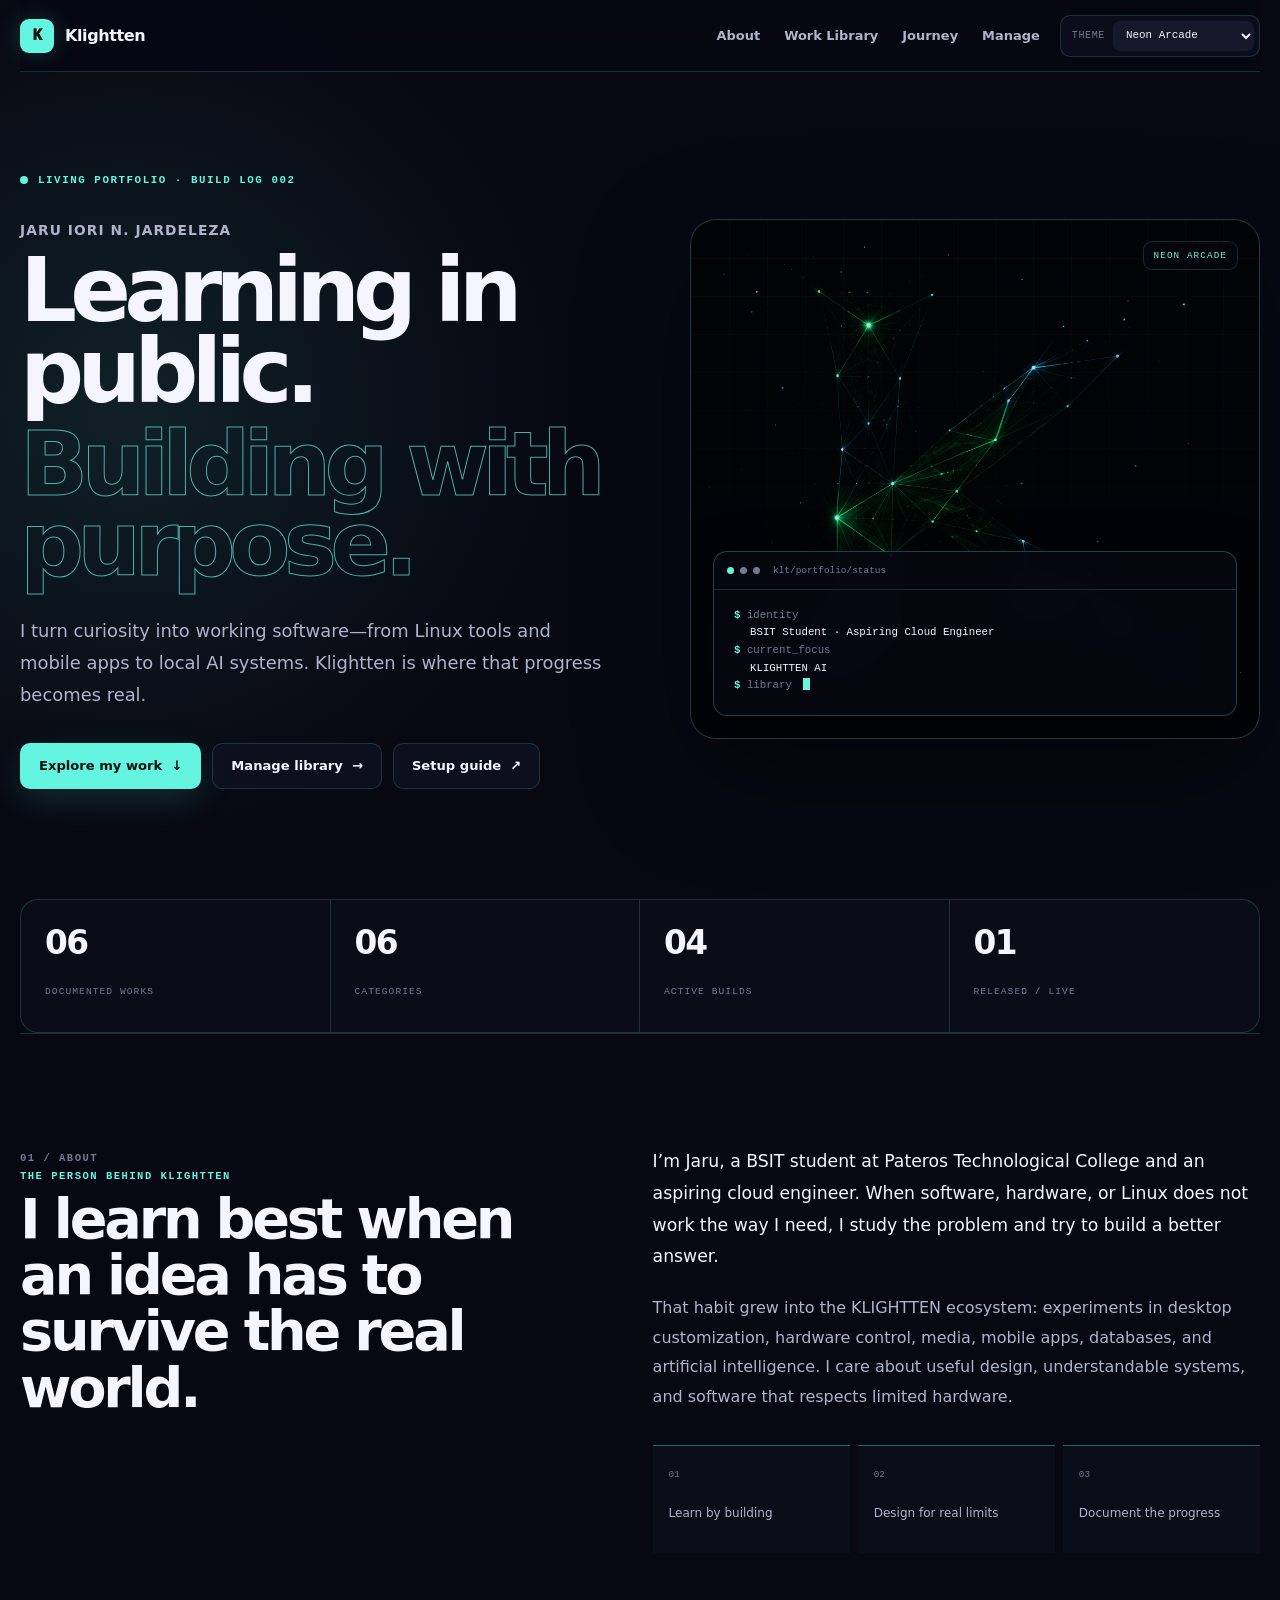
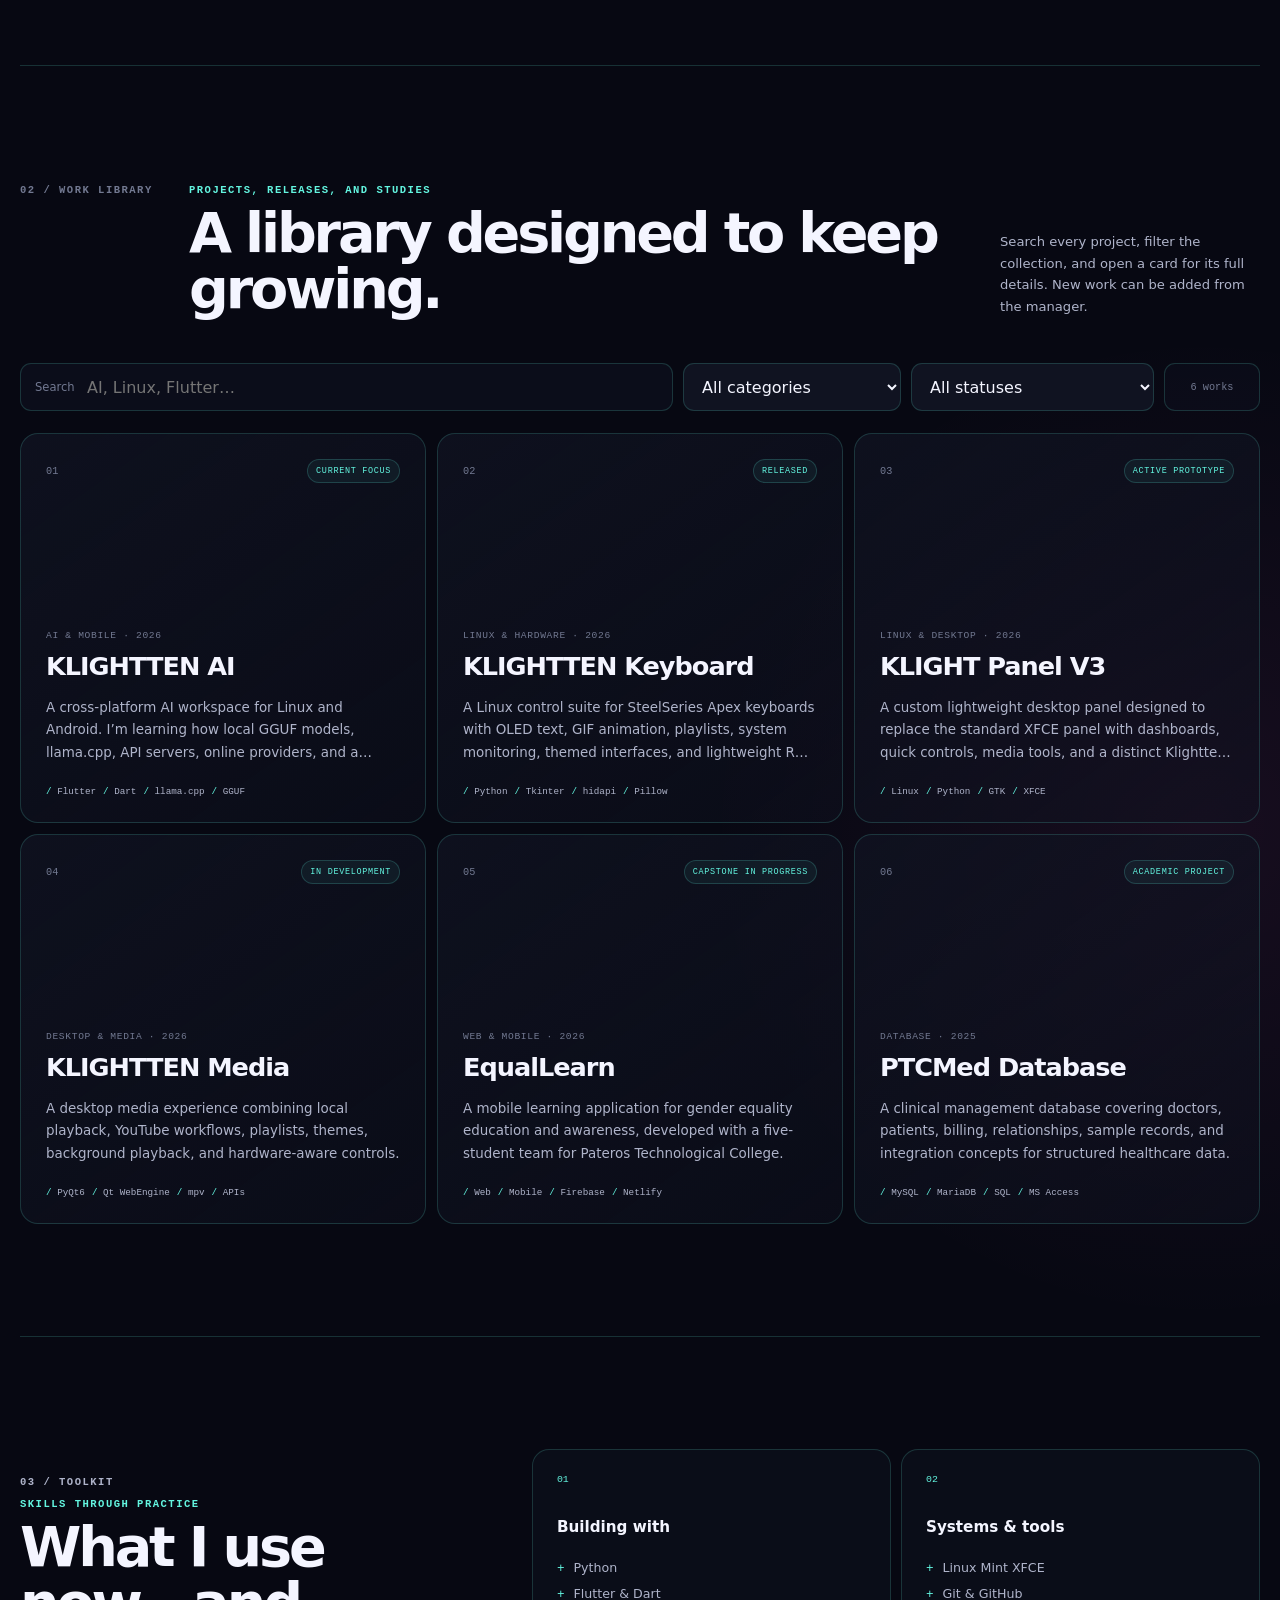
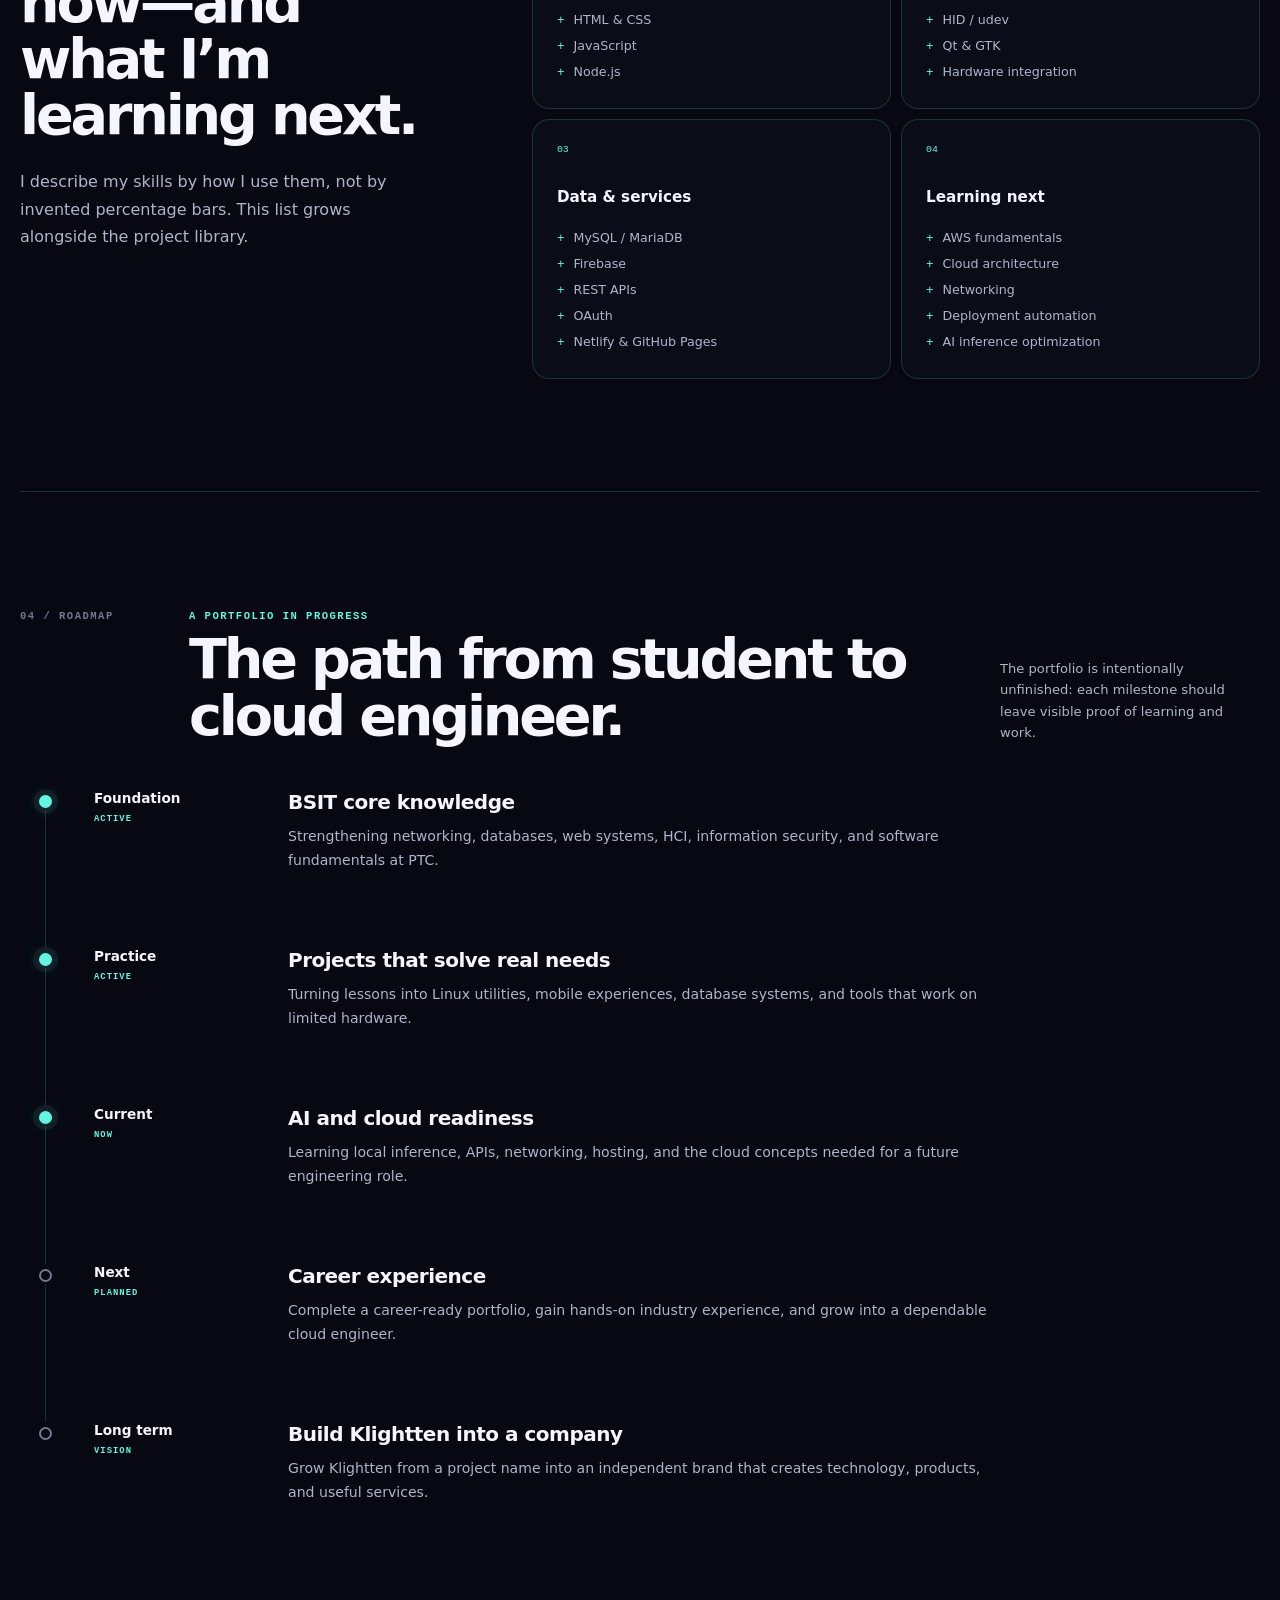
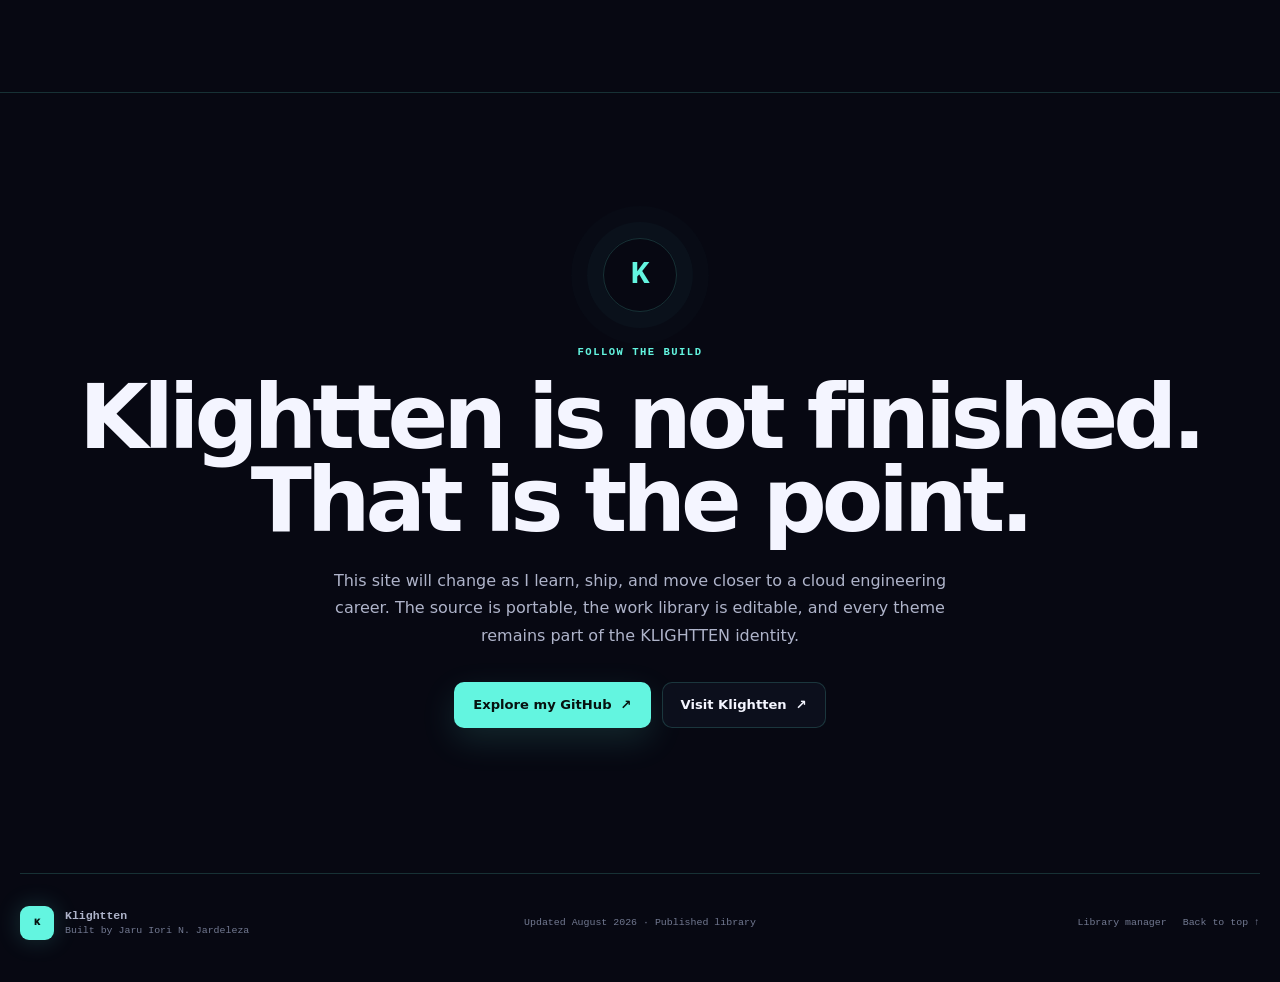
==== index.html @ ba13a407 "Initial commit via Netlify [skip ci]" ====
<!doctype html>
<html lang="en" data-theme="neon-arcade">
  <head>
    <meta charset="utf-8" />
    <meta name="viewport" content="width=device-width, initial-scale=1" />
    <meta name="theme-color" content="#070812" />
    <meta name="description" content="The editable work library and living portfolio of Jaru Iori N. Jardeleza." />
    <title>Klightten — Jaru Iori N. Jardeleza</title>
    <link rel="icon" href="assets/favicon.svg" />
    <link rel="stylesheet" href="assets/portfolio.css" />
  </head>
  <body>
    <div class="shell">
      <header class="site-header">
        <a class="brand" href="#top" aria-label="Klightten portfolio home">
          <span class="brand-mark">K</span><span>Klightten</span>
        </a>
        <div class="header-actions">
          <nav class="nav-links" aria-label="Main navigation">
            <a href="#about">About</a><a href="#work">Work Library</a><a href="#journey">Journey</a><a href="manage.html">Manage</a>
          </nav>
          <label class="theme-control">
            <span>Theme</span>
            <select data-theme-select aria-label="Choose a Klightten theme">
              <option value="neon-arcade">Neon Arcade</option>
              <option value="classic-green">Classic Green</option>
              <option value="black-white">Black &amp; White</option>
              <option value="red-hat">Red Hat</option>
            </select>
          </label>
        </div>
      </header>

      <main>
        <section class="hero" id="top">
          <div>
            <div class="eyebrow"><span class="live-dot"></span> Living portfolio · Build log 002</div>
            <p class="hero-kicker" data-profile-name>Jaru Iori N. Jardeleza</p>
            <h1>Learning in public.<span>Building with purpose.</span></h1>
            <p class="hero-intro" data-profile-intro>I turn curiosity into working software—from Linux tools and mobile apps to local AI systems. Klightten is where that progress becomes real.</p>
            <div class="hero-actions">
              <a class="button button-primary" href="#work">Explore my work <span aria-hidden="true">↓</span></a>
              <a class="button button-secondary" href="manage.html">Manage library <span aria-hidden="true">→</span></a>
              <a class="button button-secondary" href="README.md">Setup guide <span aria-hidden="true">↗</span></a>
            </div>
          </div>
          <div class="hero-visual" aria-label="Abstract Klightten network artwork and current development status">
            <img class="hero-art" src="assets/klightten-hero-network.png" alt="" />
            <div class="visual-grid"></div>
            <span class="theme-stamp" data-theme-name>Neon Arcade</span>
            <div class="terminal-card">
              <div class="terminal-bar"><i></i><i></i><i></i><span>klt/portfolio/status</span></div>
              <div class="terminal-body">
                <p><b>$</b> identity</p><p class="terminal-answer" data-profile-role>BSIT_STUDENT · CLOUD_ENGINEER_IN_PROGRESS</p>
                <p><b>$</b> current_focus</p><p class="terminal-answer" data-profile-focus>KLIGHTTEN_AI</p>
                <p><b>$</b> library <i class="terminal-cursor"></i></p>
              </div>
            </div>
          </div>
        </section>

        <section class="metric-strip" aria-label="Portfolio statistics">
          <div class="metric"><strong data-stat-total>06</strong><span class="metric-label">Documented works</span></div>
          <div class="metric"><strong data-stat-categories>06</strong><span class="metric-label">Categories</span></div>
          <div class="metric"><strong data-stat-active>04</strong><span class="metric-label">Active builds</span></div>
          <div class="metric"><strong data-stat-released>01</strong><span class="metric-label">Released / live</span></div>
        </section>

        <section class="section" id="about">
          <div class="about-grid">
            <div>
              <p class="section-index">01 / ABOUT</p><span class="section-label">The person behind Klightten</span>
              <h2 class="about-title">I learn best when an idea has to survive the real world.</h2>
            </div>
            <div class="about-copy">
              <p>I’m Jaru, a BSIT student at Pateros Technological College and an aspiring cloud engineer. When software, hardware, or Linux does not work the way I need, I study the problem and try to build a better answer.</p>
              <p>That habit grew into the KLIGHTTEN ecosystem: experiments in desktop customization, hardware control, media, mobile apps, databases, and artificial intelligence. I care about useful design, understandable systems, and software that respects limited hardware.</p>
              <div class="principles">
                <div class="principle"><span>01</span><p>Learn by building</p></div>
                <div class="principle"><span>02</span><p>Design for real limits</p></div>
                <div class="principle"><span>03</span><p>Document the progress</p></div>
              </div>
            </div>
          </div>
        </section>

        <section class="section" id="work">
          <div class="section-heading">
            <p class="section-index">02 / WORK LIBRARY</p>
            <div><span class="section-label">Projects, releases, and studies</span><h2>A library designed to keep growing.</h2></div>
            <p class="section-note">Search every project, filter the collection, and open a card for its full details. New work can be added from the manager.</p>
          </div>
          <div class="library-toolbar" aria-label="Filter project library">
            <div class="field-shell"><label for="work-search">Search</label><input id="work-search" data-work-search type="search" placeholder="AI, Linux, Flutter…" autocomplete="off" /></div>
            <select data-category-filter aria-label="Filter by category"><option value="all">All categories</option></select>
            <select data-status-filter aria-label="Filter by status"><option value="all">All statuses</option></select>
            <div class="result-count" data-result-count>6 works</div>
          </div>
          <div class="work-grid" data-work-grid aria-live="polite"><div class="empty-state"><span>LOADING_LIBRARY</span><h3>Preparing the work library…</h3></div></div>
        </section>

        <section class="section" id="skills">
          <div class="skills-layout">
            <div class="skills-copy">
              <p class="section-index">03 / TOOLKIT</p><span class="section-label">Skills through practice</span>
              <h2>What I use now—and what I’m learning next.</h2>
              <p>I describe my skills by how I use them, not by invented percentage bars. This list grows alongside the project library.</p>
            </div>
            <div class="skills-grid" data-skills-grid></div>
          </div>
        </section>

        <section class="section" id="journey">
          <div class="section-heading">
            <p class="section-index">04 / ROADMAP</p>
            <div><span class="section-label">A portfolio in progress</span><h2>The path from student to cloud engineer.</h2></div>
            <p class="section-note">The portfolio is intentionally unfinished: each milestone should leave visible proof of learning and work.</p>
          </div>
          <div class="journey-list" data-journey-list></div>
        </section>

        <section class="contact-section" id="contact">
          <div class="contact-mark">K</div><p class="section-label">Follow the build</p>
          <h2>Klightten is not finished.<br />That is the point.</h2>
          <p>This site will change as I learn, ship, and move closer to a cloud engineering career. The source is portable, the work library is editable, and every theme remains part of the KLIGHTTEN identity.</p>
          <div class="hero-actions">
            <a class="button button-primary" data-github-link href="https://github.com/Jardeleza0921" target="_blank" rel="noreferrer">Explore my GitHub <span aria-hidden="true">↗</span></a>
            <a class="button button-secondary" data-klightten-link href="https://jardeleza0921.github.io/KLIGHTTEN/" target="_blank" rel="noreferrer">Visit Klightten <span aria-hidden="true">↗</span></a>
          </div>
        </section>
      </main>

      <footer class="site-footer">
        <div class="site-footer__brand"><span class="brand-mark">K</span><div><b>Klightten</b><p>Built by Jaru Iori N. Jardeleza</p></div></div>
        <p>Updated <span data-updated>August 2026</span> · <span data-draft-state>Published library</span></p>
        <div class="site-footer__links"><a href="manage.html">Library manager</a><a href="#top">Back to top ↑</a></div>
      </footer>

      <dialog data-work-dialog aria-labelledby="work-dialog-title">
        <div class="dialog-shell"><button class="dialog-close" type="button" data-close-dialog aria-label="Close project details">×</button><div data-work-dialog-content><h2 id="work-dialog-title">Project details</h2></div></div>
      </dialog>
    </div>
    <script src="assets/portfolio-data.js"></script>
    <script src="assets/portfolio-app.js"></script>
  </body>
</html>
---- assets/portfolio.css ----
:root,
html[data-theme="neon-arcade"] {
  --bg: #070812;
  --bg-rgb: 7, 8, 18;
  --surface: #101321;
  --surface-2: #15192b;
  --surface-rgb: 16, 19, 33;
  --text: #f4f5ff;
  --text-soft: #afb4ca;
  --text-dim: #727991;
  --accent: #63f5e0;
  --accent-rgb: 99, 245, 224;
  --accent-2: #ff59d6;
  --accent-2-rgb: 255, 89, 214;
  --line: rgba(99, 245, 224, 0.17);
  --shadow: rgba(0, 0, 0, 0.42);
  --mark-text: #07110f;
}

html[data-theme="classic-green"] {
  --bg: #061009;
  --bg-rgb: 6, 16, 9;
  --surface: #0b1a10;
  --surface-2: #102418;
  --surface-rgb: 11, 26, 16;
  --text: #effff3;
  --text-soft: #a2bca9;
  --text-dim: #617568;
  --accent: #66ff99;
  --accent-rgb: 102, 255, 153;
  --accent-2: #75ffe7;
  --accent-2-rgb: 117, 255, 231;
  --line: rgba(102, 255, 153, 0.16);
  --shadow: rgba(0, 0, 0, 0.4);
  --mark-text: #061009;
}

html[data-theme="black-white"] {
  --bg: #080808;
  --bg-rgb: 8, 8, 8;
  --surface: #111111;
  --surface-2: #191919;
  --surface-rgb: 17, 17, 17;
  --text: #fafafa;
  --text-soft: #b7b7b7;
  --text-dim: #747474;
  --accent: #f4f4f4;
  --accent-rgb: 244, 244, 244;
  --accent-2: #919191;
  --accent-2-rgb: 145, 145, 145;
  --line: rgba(255, 255, 255, 0.14);
  --shadow: rgba(0, 0, 0, 0.52);
  --mark-text: #080808;
}

html[data-theme="red-hat"] {
  --bg: #100707;
  --bg-rgb: 16, 7, 7;
  --surface: #1d0d0e;
  --surface-2: #2b1214;
  --surface-rgb: 29, 13, 14;
  --text: #fff7f7;
  --text-soft: #d1afb1;
  --text-dim: #8e6669;
  --accent: #ff525d;
  --accent-rgb: 255, 82, 93;
  --accent-2: #ffb36b;
  --accent-2-rgb: 255, 179, 107;
  --line: rgba(255, 82, 93, 0.18);
  --shadow: rgba(0, 0, 0, 0.48);
  --mark-text: #160607;
}

* { box-sizing: border-box; }

html { scroll-behavior: smooth; color-scheme: dark; }

body {
  min-width: 320px;
  margin: 0;
  color: var(--text);
  background:
    radial-gradient(circle at 10% 7%, rgba(var(--accent-rgb), 0.1), transparent 27rem),
    radial-gradient(circle at 94% 42%, rgba(var(--accent-2-rgb), 0.065), transparent 31rem),
    var(--bg);
  font-family: Inter, ui-sans-serif, system-ui, -apple-system, BlinkMacSystemFont, "Segoe UI", sans-serif;
  transition: color 220ms ease, background-color 220ms ease;
}

button,
input,
select,
textarea { font: inherit; }

button,
select { cursor: pointer; }

a { color: inherit; text-decoration: none; }

img { display: block; max-width: 100%; }

::selection { color: var(--mark-text); background: var(--accent); }

:focus-visible { outline: 2px solid var(--accent); outline-offset: 4px; }

.sr-only {
  position: absolute;
  width: 1px;
  height: 1px;
  padding: 0;
  margin: -1px;
  overflow: hidden;
  clip: rect(0, 0, 0, 0);
  white-space: nowrap;
  border: 0;
}

.shell { overflow: clip; }

.site-header {
  position: sticky;
  z-index: 50;
  top: 0;
  display: flex;
  align-items: center;
  justify-content: space-between;
  width: min(1240px, calc(100% - 40px));
  min-height: 72px;
  margin: 0 auto;
  border-bottom: 1px solid var(--line);
  background: rgba(var(--bg-rgb), 0.84);
  backdrop-filter: blur(20px);
}

.brand {
  display: inline-flex;
  align-items: center;
  gap: 11px;
  font-weight: 790;
  letter-spacing: -0.025em;
}

.brand-mark {
  display: grid;
  width: 34px;
  height: 34px;
  place-items: center;
  border: 1px solid rgba(var(--accent-rgb), 0.5);
  border-radius: 9px;
  color: var(--mark-text);
  background: var(--accent);
  box-shadow: 0 0 24px rgba(var(--accent-rgb), 0.19);
  font-family: ui-monospace, SFMono-Regular, Menlo, monospace;
  font-weight: 950;
}

.header-actions,
.nav-links,
.hero-actions,
.theme-control,
.toolbar-group,
.manager-actions { display: flex; align-items: center; }

.header-actions { gap: 20px; }
.nav-links { gap: 24px; color: var(--text-soft); font-size: 0.81rem; font-weight: 650; }
.nav-links a { transition: color 160ms ease; }
.nav-links a:hover { color: var(--accent); }

.theme-control {
  gap: 8px;
  padding: 5px 5px 5px 11px;
  border: 1px solid var(--line);
  border-radius: 10px;
  color: var(--text-dim);
  background: rgba(var(--surface-rgb), 0.58);
  font-family: ui-monospace, SFMono-Regular, Menlo, monospace;
  font-size: 0.63rem;
  letter-spacing: 0.06em;
  text-transform: uppercase;
}

.theme-control select {
  max-width: 142px;
  min-height: 30px;
  border: 0;
  color: var(--text);
  background: var(--surface-2);
  border-radius: 7px;
  padding: 0 27px 0 9px;
  font-size: 0.68rem;
}

.button {
  display: inline-flex;
  min-height: 46px;
  align-items: center;
  justify-content: center;
  gap: 9px;
  padding: 0 18px;
  border: 1px solid transparent;
  border-radius: 10px;
  font-size: 0.82rem;
  font-weight: 740;
  transition: transform 170ms ease, border-color 170ms ease, background 170ms ease, color 170ms ease;
}

button.button { appearance: none; }
.button:hover { transform: translateY(-2px); }
.button-primary { color: var(--mark-text); background: var(--accent); box-shadow: 0 12px 34px rgba(var(--accent-rgb), 0.13); }
.button-secondary { color: var(--text); border-color: var(--line); background: rgba(var(--surface-rgb), 0.72); }
.button-secondary:hover { border-color: rgba(var(--accent-rgb), 0.42); }
.button-danger { color: #fff1f1; border-color: rgba(255, 82, 93, 0.32); background: rgba(255, 82, 93, 0.11); }
.button-small { min-height: 38px; padding: 0 13px; font-size: 0.72rem; }

.hero,
.section,
.site-footer {
  width: min(1240px, calc(100% - 40px));
  margin-inline: auto;
}

.hero {
  display: grid;
  grid-template-columns: minmax(0, 1.02fr) minmax(390px, 0.98fr);
  gap: clamp(42px, 6vw, 94px);
  align-items: center;
  min-height: calc(100svh - 72px);
  padding: 72px 0 86px;
}

.eyebrow,
.section-index,
.section-label,
.status-badge,
.tag-list,
.terminal-card,
.metric-label,
.work-card__category,
.dialog-eyebrow,
.manager-kicker,
.featured-label {
  font-family: ui-monospace, SFMono-Regular, Menlo, Monaco, Consolas, monospace;
}

.eyebrow {
  display: inline-flex;
  align-items: center;
  gap: 10px;
  color: var(--accent);
  font-size: 0.68rem;
  font-weight: 800;
  letter-spacing: 0.14em;
  text-transform: uppercase;
}

.live-dot {
  width: 8px;
  height: 8px;
  border-radius: 99px;
  background: var(--accent);
  box-shadow: 0 0 0 0 rgba(var(--accent-rgb), 0.48);
  animation: live-pulse 2.2s infinite;
}

@keyframes live-pulse {
  60% { box-shadow: 0 0 0 9px rgba(var(--accent-rgb), 0); }
  100% { box-shadow: 0 0 0 0 rgba(var(--accent-rgb), 0); }
}

.hero-kicker { margin: 34px 0 12px; color: var(--text-soft); font-size: 0.86rem; font-weight: 680; letter-spacing: 0.08em; text-transform: uppercase; }
.hero h1 { max-width: 720px; margin: 0; font-size: clamp(3.4rem, 7vw, 6.9rem); font-weight: 780; letter-spacing: -0.076em; line-height: 0.9; }
.hero h1 span { display: block; margin-top: 12px; color: transparent; -webkit-text-stroke: 1px rgba(var(--accent-rgb), 0.7); }
.hero-intro { max-width: 650px; margin: 30px 0 0; color: var(--text-soft); font-size: clamp(1rem, 1.4vw, 1.14rem); line-height: 1.78; }
.hero-actions { flex-wrap: wrap; gap: 11px; margin-top: 32px; }

.hero-visual {
  position: relative;
  isolation: isolate;
  min-height: 520px;
  border: 1px solid var(--line);
  border-radius: 26px;
  background: var(--surface);
  overflow: hidden;
  box-shadow: 0 36px 110px var(--shadow);
}

.hero-art { position: absolute; inset: 0; z-index: -2; width: 100%; height: 100%; object-fit: cover; opacity: 0.82; filter: saturate(1.1) contrast(1.08); }
html[data-theme="black-white"] .hero-art { filter: grayscale(1) contrast(1.15); opacity: 0.67; }
html[data-theme="red-hat"] .hero-art { filter: hue-rotate(120deg) saturate(1.4) contrast(1.08); opacity: 0.7; }
html[data-theme="neon-arcade"] .hero-art { filter: hue-rotate(30deg) saturate(1.3) contrast(1.1); }

.visual-grid { position: absolute; inset: 0; z-index: -1; opacity: 0.16; background-image: linear-gradient(var(--line) 1px, transparent 1px), linear-gradient(90deg, var(--line) 1px, transparent 1px); background-size: 38px 38px; mask-image: linear-gradient(to bottom, #000, transparent 88%); }
.theme-stamp { position: absolute; top: 21px; right: 21px; padding: 8px 10px; border: 1px solid var(--line); border-radius: 9px; color: var(--accent); background: rgba(var(--bg-rgb), 0.72); font-family: ui-monospace, monospace; font-size: 0.58rem; letter-spacing: 0.12em; text-transform: uppercase; backdrop-filter: blur(12px); }

.terminal-card { position: absolute; right: 22px; bottom: 22px; left: 22px; border: 1px solid rgba(var(--accent-rgb), 0.25); border-radius: 14px; background: rgba(var(--bg-rgb), 0.86); box-shadow: 0 18px 54px var(--shadow); backdrop-filter: blur(18px); }
.terminal-bar { display: flex; align-items: center; gap: 6px; height: 38px; padding: 0 13px; border-bottom: 1px solid var(--line); }
.terminal-bar i { width: 7px; height: 7px; border-radius: 99px; background: var(--text-dim); }
.terminal-bar i:first-child { background: var(--accent); }
.terminal-bar span { margin-left: 7px; color: var(--text-dim); font-size: 0.59rem; }
.terminal-body { padding: 17px 20px 20px; font-size: 0.67rem; line-height: 1.65; }
.terminal-body p { margin: 0; color: var(--text-dim); }
.terminal-body b { color: var(--accent); }
.terminal-answer { padding-left: 16px; color: var(--text) !important; }
.terminal-cursor { display: inline-block; width: 7px; height: 12px; margin-left: 5px; vertical-align: -2px; background: var(--accent); animation: blink 1s steps(1) infinite; }
@keyframes blink { 50% { opacity: 0; } }

.metric-strip { display: grid; grid-template-columns: repeat(4, 1fr); width: min(1240px, calc(100% - 40px)); margin: -1px auto 0; border: 1px solid var(--line); border-radius: 18px; background: rgba(var(--surface-rgb), 0.48); overflow: hidden; }
.metric { min-height: 132px; padding: 24px; border-right: 1px solid var(--line); }
.metric:last-child { border-right: 0; }
.metric strong { display: block; font-size: 2.05rem; letter-spacing: -0.05em; }
.metric-label { display: block; margin-top: 24px; color: var(--text-dim); font-size: 0.6rem; letter-spacing: 0.11em; text-transform: uppercase; }

.section { padding: 112px 0; border-top: 1px solid var(--line); }
.section-heading { display: grid; grid-template-columns: 145px minmax(0, 1fr) minmax(180px, 260px); gap: 24px; align-items: end; margin-bottom: 46px; }
.section-index,
.section-label { color: var(--accent); font-size: 0.66rem; font-weight: 800; letter-spacing: 0.14em; text-transform: uppercase; }
.section-index { align-self: start; margin: 6px 0 0; color: var(--text-dim); }
.section-heading h2,
.about-title,
.skills-copy h2,
.contact-section h2 { margin: 8px 0 0; font-size: clamp(2.35rem, 4.35vw, 4.5rem); line-height: 1.01; letter-spacing: -0.057em; }
.section-note { margin: 0; color: var(--text-soft); font-size: 0.82rem; line-height: 1.64; }

.about-grid { display: grid; grid-template-columns: minmax(0, 0.92fr) minmax(0, 1.08fr); gap: clamp(56px, 9vw, 130px); }
.about-title { max-width: 530px; }
.about-copy { align-self: end; }
.about-copy > p { margin: 0 0 20px; color: var(--text-soft); font-size: 1rem; line-height: 1.84; }
.about-copy > p:first-child { color: var(--text); font-size: 1.08rem; }
.principles { display: grid; grid-template-columns: repeat(3, 1fr); gap: 8px; margin-top: 34px; }
.principle { min-height: 108px; padding: 16px; border-top: 1px solid rgba(var(--accent-rgb), 0.37); background: rgba(var(--accent-rgb), 0.025); }
.principle span { color: var(--text-dim); font-family: ui-monospace, monospace; font-size: 0.58rem; }
.principle p { margin: 24px 0 0; color: var(--text-soft); font-size: 0.75rem; line-height: 1.4; }

.library-toolbar { display: grid; grid-template-columns: minmax(220px, 1fr) auto auto auto; gap: 10px; margin-bottom: 22px; }
.field-shell { position: relative; display: flex; min-height: 48px; align-items: center; border: 1px solid var(--line); border-radius: 11px; background: rgba(var(--surface-rgb), 0.55); }
.field-shell:focus-within { border-color: rgba(var(--accent-rgb), 0.5); box-shadow: 0 0 0 3px rgba(var(--accent-rgb), 0.06); }
.field-shell label { position: absolute; left: 14px; color: var(--text-dim); font-size: 0.72rem; pointer-events: none; }
.field-shell input { width: 100%; min-height: 46px; padding: 0 14px 0 66px; border: 0; outline: 0; color: var(--text); background: transparent; }
.library-toolbar select,
.manager-search {
  min-height: 48px;
  padding: 0 38px 0 14px;
  border: 1px solid var(--line);
  border-radius: 11px;
  color: var(--text);
  background: var(--surface);
  outline: 0;
}
.result-count { display: grid; min-width: 96px; place-items: center; border: 1px solid var(--line); border-radius: 11px; color: var(--text-dim); background: rgba(var(--surface-rgb), 0.4); font-family: ui-monospace, monospace; font-size: 0.64rem; }

.work-grid { display: grid; grid-template-columns: repeat(3, minmax(0, 1fr)); gap: 11px; }
.work-card { position: relative; display: flex; min-height: 340px; flex-direction: column; padding: 25px; border: 1px solid var(--line); border-radius: 18px; background: linear-gradient(145deg, rgba(var(--surface-rgb), 0.82), rgba(var(--surface-rgb), 0.4)); overflow: hidden; transition: transform 190ms ease, border-color 190ms ease, background 190ms ease; }
.work-card::before { position: absolute; top: 0; left: 0; width: 0; height: 2px; content: ""; background: linear-gradient(90deg, var(--accent), var(--accent-2)); transition: width 220ms ease; }
.work-card:hover { transform: translateY(-5px); border-color: rgba(var(--accent-rgb), 0.38); background: var(--surface); }
.work-card:hover::before { width: 100%; }
.work-card.is-featured { min-height: 390px; }
.work-card__open { position: absolute; z-index: 2; inset: 0; width: 100%; border: 0; background: transparent; cursor: pointer; }
.work-card__top { display: flex; align-items: center; justify-content: space-between; gap: 14px; }
.work-card__number { color: var(--text-dim); font-family: ui-monospace, monospace; font-size: 0.64rem; }
.status-badge { display: inline-flex; width: fit-content; padding: 6px 8px; border: 1px solid rgba(var(--accent-rgb), 0.19); border-radius: 999px; color: var(--accent); background: rgba(var(--accent-rgb), 0.055); font-size: 0.53rem; letter-spacing: 0.08em; text-transform: uppercase; }
.work-card__body { margin-top: auto; padding-top: 52px; }
.work-card__category { margin: 0 0 10px; color: var(--text-dim); font-size: 0.6rem; letter-spacing: 0.07em; text-transform: uppercase; }
.work-card h3 { margin: 0; font-size: clamp(1.45rem, 2vw, 2rem); letter-spacing: -0.04em; }
.work-card__body > p:last-child { display: -webkit-box; margin: 16px 0 22px; overflow: hidden; color: var(--text-soft); font-size: 0.84rem; line-height: 1.68; -webkit-box-orient: vertical; -webkit-line-clamp: 3; }
.tag-list { display: flex; flex-wrap: wrap; gap: 7px; }
.tag-list span { color: var(--text-soft); font-size: 0.58rem; }
.tag-list span::before { color: var(--accent); content: "/ "; }
.work-card__arrow { position: absolute; right: 21px; bottom: 20px; color: var(--accent); font-size: 1.1rem; opacity: 0; transform: translate(-4px, 4px); transition: opacity 180ms ease, transform 180ms ease; }
.work-card:hover .work-card__arrow { opacity: 1; transform: translate(0, 0); }
.empty-state { grid-column: 1 / -1; padding: 80px 24px; border: 1px dashed var(--line); border-radius: 18px; text-align: center; }
.empty-state span { color: var(--accent); font-family: ui-monospace, monospace; font-size: 0.62rem; }
.empty-state h3 { margin: 13px 0 7px; }
.empty-state p { margin: 0; color: var(--text-dim); }

dialog {
  width: min(620px, calc(100% - 28px));
  max-height: calc(100svh - 40px);
  padding: 0;
  border: 1px solid rgba(var(--accent-rgb), 0.28);
  border-radius: 20px;
  color: var(--text);
  background: var(--surface);
  box-shadow: 0 30px 120px rgba(0, 0, 0, 0.62);
}
dialog::backdrop { background: rgba(0, 0, 0, 0.72); backdrop-filter: blur(8px); }
.dialog-shell { position: relative; padding: clamp(25px, 5vw, 46px); }
.dialog-close { position: absolute; top: 17px; right: 17px; display: grid; width: 36px; height: 36px; place-items: center; border: 1px solid var(--line); border-radius: 9px; color: var(--text-soft); background: var(--surface-2); }
.dialog-eyebrow { margin: 0 42px 12px 0; color: var(--accent); font-size: 0.61rem; letter-spacing: 0.1em; text-transform: uppercase; }
.dialog-title-row { display: flex; flex-wrap: wrap; align-items: center; gap: 12px; }
.dialog-title-row h2 { margin: 0; font-size: clamp(2rem, 6vw, 3.7rem); letter-spacing: -0.055em; }
.dialog-description { margin: 25px 0; color: var(--text-soft); font-size: 0.96rem; line-height: 1.8; }
.dialog-tags { margin-bottom: 32px; }
.private-note { margin: 28px 0 0; padding: 14px; border: 1px dashed var(--line); border-radius: 10px; color: var(--text-dim); font-size: 0.75rem; }

.skills-layout { display: grid; grid-template-columns: minmax(250px, 0.72fr) minmax(0, 1.28fr); gap: clamp(48px, 8vw, 110px); }
.skills-copy h2 { max-width: 500px; }
.skills-copy > p { max-width: 410px; margin: 24px 0 0; color: var(--text-soft); line-height: 1.74; }
.skills-grid { display: grid; grid-template-columns: repeat(2, minmax(0, 1fr)); gap: 10px; }
.skill-card { min-height: 260px; padding: 24px; border: 1px solid var(--line); border-radius: 17px; background: rgba(var(--surface-rgb), 0.48); }
.skill-card__index { color: var(--accent); font-family: ui-monospace, monospace; font-size: 0.62rem; }
.skill-card h3 { margin: 33px 0 24px; font-size: 0.95rem; }
.skill-card ul { display: grid; gap: 10px; margin: 0; padding: 0; list-style: none; }
.skill-card li { color: var(--text-soft); font-size: 0.79rem; }
.skill-card li::before { margin-right: 9px; color: var(--accent); content: "+"; font-family: ui-monospace, monospace; }

.journey-list { display: grid; }
.journey-item { display: grid; grid-template-columns: 50px 170px minmax(0, 1fr); gap: 24px; min-height: 158px; }
.journey-rail { position: relative; display: flex; justify-content: center; }
.journey-rail::after { position: absolute; top: 20px; bottom: 0; width: 1px; content: ""; background: var(--line); }
.journey-item:last-child .journey-rail::after { display: none; }
.journey-dot { position: relative; z-index: 1; width: 13px; height: 13px; margin-top: 5px; border: 2px solid var(--text-dim); border-radius: 99px; background: var(--bg); }
.journey-dot.is-active { border-color: var(--accent); background: var(--accent); box-shadow: 0 0 0 6px rgba(var(--accent-rgb), 0.07), 0 0 18px rgba(var(--accent-rgb), 0.25); }
.journey-phase { display: flex; flex-direction: column; gap: 8px; }
.journey-phase span { color: var(--text); font-size: 0.85rem; font-weight: 720; }
.journey-phase b { color: var(--accent); font-family: ui-monospace, monospace; font-size: 0.55rem; letter-spacing: 0.12em; text-transform: uppercase; }
.journey-copy { max-width: 720px; padding-bottom: 40px; }
.journey-copy h3 { margin: 0; font-size: 1.25rem; letter-spacing: -0.025em; }
.journey-copy p { margin: 11px 0 0; color: var(--text-soft); font-size: 0.88rem; line-height: 1.7; }

.contact-section { position: relative; padding: 145px 20px; border-top: 1px solid var(--line); text-align: center; }
.contact-section h2 { margin: 18px auto 24px; font-size: clamp(3rem, 7vw, 6.9rem); line-height: 0.93; }
.contact-section > p:not(.section-label) { max-width: 620px; margin: 0 auto; color: var(--text-soft); line-height: 1.74; }
.contact-section .hero-actions { justify-content: center; }
.contact-mark { display: grid; width: 74px; height: 74px; margin: 0 auto 34px; place-items: center; border: 1px solid var(--line); border-radius: 99px; box-shadow: 0 0 0 16px rgba(var(--accent-rgb), 0.025), 0 0 0 32px rgba(var(--accent-rgb), 0.012); color: var(--accent); font-family: ui-monospace, monospace; font-size: 2rem; font-weight: 900; }

.site-footer { display: grid; grid-template-columns: 1fr auto 1fr; gap: 26px; align-items: center; padding: 32px 0 42px; border-top: 1px solid var(--line); color: var(--text-dim); font-family: ui-monospace, monospace; font-size: 0.62rem; }
.site-footer__brand { display: flex; align-items: center; gap: 11px; }
.site-footer__brand b { display: block; color: var(--text-soft); font-size: 0.72rem; }
.site-footer__brand p { margin: 3px 0 0; }
.site-footer > p { margin: 0; text-align: center; }
.site-footer__links { display: flex; justify-self: end; gap: 16px; }
.site-footer a:hover { color: var(--accent); }

/* Manager */
.manager-page { min-height: 100svh; }
.manager-header { position: sticky; z-index: 30; top: 0; display: flex; align-items: center; justify-content: space-between; width: min(1180px, calc(100% - 40px)); min-height: 72px; margin: 0 auto; border-bottom: 1px solid var(--line); background: rgba(var(--bg-rgb), 0.88); backdrop-filter: blur(20px); }
.manager-main { width: min(1180px, calc(100% - 40px)); margin: 0 auto; padding: 68px 0 100px; }
.manager-hero { display: grid; grid-template-columns: minmax(0, 1fr) auto; gap: 36px; align-items: end; padding-bottom: 46px; }
.manager-kicker { margin: 0 0 13px; color: var(--accent); font-size: 0.64rem; letter-spacing: 0.13em; text-transform: uppercase; }
.manager-hero h1 { max-width: 760px; margin: 0; font-size: clamp(2.6rem, 5vw, 5rem); line-height: 0.97; letter-spacing: -0.065em; }
.manager-hero p:last-child { max-width: 690px; margin: 22px 0 0; color: var(--text-soft); line-height: 1.7; }
.draft-state { display: inline-flex; align-items: center; gap: 8px; padding: 9px 11px; border: 1px solid var(--line); border-radius: 999px; color: var(--text-dim); background: rgba(var(--surface-rgb), 0.5); font-family: ui-monospace, monospace; font-size: 0.6rem; text-transform: uppercase; }
.draft-state::before { width: 7px; height: 7px; border-radius: 99px; content: ""; background: var(--text-dim); }
.draft-state[data-active="true"] { color: var(--accent); }
.draft-state[data-active="true"]::before { background: var(--accent); box-shadow: 0 0 10px rgba(var(--accent-rgb), 0.6); }

.manager-stats { display: grid; grid-template-columns: repeat(3, 1fr); margin-bottom: 20px; border: 1px solid var(--line); border-radius: 15px; background: rgba(var(--surface-rgb), 0.46); overflow: hidden; }
.manager-stat { padding: 20px; border-right: 1px solid var(--line); }
.manager-stat:last-child { border-right: 0; }
.manager-stat strong { display: block; font-size: 1.75rem; }
.manager-stat span { display: block; margin-top: 12px; color: var(--text-dim); font-family: ui-monospace, monospace; font-size: 0.58rem; letter-spacing: 0.1em; text-transform: uppercase; }

.manager-toolbar { display: grid; grid-template-columns: minmax(220px, 1fr) auto; gap: 12px; align-items: center; margin: 26px 0 15px; }
.manager-search { width: 100%; padding-right: 14px; }
.manager-actions { flex-wrap: wrap; justify-content: flex-end; gap: 8px; }
.file-button input { display: none; }

.manager-note { display: grid; grid-template-columns: auto 1fr; gap: 14px; margin: 18px 0 34px; padding: 17px; border: 1px solid rgba(var(--accent-rgb), 0.18); border-radius: 12px; color: var(--text-soft); background: rgba(var(--accent-rgb), 0.035); font-size: 0.78rem; line-height: 1.6; }
.manager-note strong { color: var(--accent); font-family: ui-monospace, monospace; font-size: 0.66rem; }

.manager-list { display: grid; gap: 9px; }
.manager-item { display: grid; grid-template-columns: 50px minmax(0, 1fr) auto; gap: 18px; align-items: center; min-height: 150px; padding: 20px; border: 1px solid var(--line); border-radius: 15px; background: rgba(var(--surface-rgb), 0.46); }
.manager-item__order { color: var(--text-dim); font-family: ui-monospace, monospace; font-size: 0.63rem; }
.manager-item__main > div:first-child { display: flex; flex-wrap: wrap; align-items: center; gap: 10px; }
.manager-item h3 { margin: 0; font-size: 1.15rem; }
.manager-item__main > p { margin: 8px 0 14px; color: var(--text-dim); font-size: 0.7rem; }
.featured-label { padding: 4px 7px; border: 1px solid rgba(var(--accent-rgb), 0.2); border-radius: 999px; color: var(--accent); font-size: 0.5rem; text-transform: uppercase; }
.manager-item__actions { display: flex; flex-wrap: wrap; justify-content: flex-end; gap: 6px; max-width: 310px; }
.manager-item__actions button { min-height: 34px; padding: 0 10px; border: 1px solid var(--line); border-radius: 8px; color: var(--text-soft); background: var(--surface-2); font-size: 0.66rem; }
.manager-item__actions button:hover:not(:disabled) { border-color: rgba(var(--accent-rgb), 0.4); color: var(--accent); }
.manager-item__actions button:disabled { cursor: default; opacity: 0.35; }
.manager-item__actions .action-primary { color: var(--mark-text); border-color: var(--accent); background: var(--accent); }
.manager-item__actions .action-danger { color: #ff8e95; border-color: rgba(255,82,93,.23); background: rgba(255,82,93,.07); }
.manager-empty { padding: 70px 20px; border: 1px dashed var(--line); border-radius: 15px; text-align: center; }
.manager-empty h3 { margin: 0 0 7px; }
.manager-empty p { margin: 0; color: var(--text-dim); }

.publish-guide { margin-top: 70px; padding-top: 48px; border-top: 1px solid var(--line); }
.publish-guide h2 { margin: 8px 0 28px; font-size: clamp(1.9rem, 4vw, 3rem); letter-spacing: -0.045em; }
.publish-steps { display: grid; grid-template-columns: repeat(3, 1fr); gap: 10px; }
.publish-step { min-height: 185px; padding: 22px; border: 1px solid var(--line); border-radius: 14px; background: rgba(var(--surface-rgb), 0.42); }
.publish-step span { color: var(--accent); font-family: ui-monospace, monospace; font-size: 0.62rem; }
.publish-step h3 { margin: 32px 0 10px; font-size: 0.94rem; }
.publish-step p { margin: 0; color: var(--text-soft); font-size: 0.77rem; line-height: 1.6; }

.editor-dialog { width: min(760px, calc(100% - 28px)); }
.editor-form { display: grid; gap: 18px; }
.editor-form h2 { margin: 0 44px 3px 0; font-size: 2rem; letter-spacing: -0.04em; }
.form-grid { display: grid; grid-template-columns: repeat(2, minmax(0, 1fr)); gap: 13px; }
.form-field { display: grid; gap: 7px; }
.form-field.is-wide { grid-column: 1 / -1; }
.form-field label { color: var(--text-soft); font-size: 0.7rem; font-weight: 650; }
.form-field input,
.form-field textarea,
.form-field select { width: 100%; border: 1px solid var(--line); border-radius: 9px; color: var(--text); background: var(--bg); outline: 0; }
.form-field input,
.form-field select { min-height: 44px; padding: 0 12px; }
.form-field textarea { min-height: 120px; padding: 12px; resize: vertical; line-height: 1.55; }
.form-field input:focus,
.form-field textarea:focus,
.form-field select:focus { border-color: rgba(var(--accent-rgb), .55); box-shadow: 0 0 0 3px rgba(var(--accent-rgb), .06); }
.checkbox-field { display: flex; align-items: center; gap: 9px; }
.checkbox-field input { width: 17px; height: 17px; accent-color: var(--accent); }
.form-actions { display: flex; justify-content: flex-end; gap: 9px; padding-top: 6px; }

.manager-toast { position: fixed; z-index: 100; right: 22px; bottom: 22px; max-width: min(390px, calc(100% - 44px)); padding: 14px 17px; border: 1px solid rgba(var(--accent-rgb), 0.28); border-radius: 11px; color: var(--text); background: var(--surface-2); box-shadow: 0 15px 50px var(--shadow); font-size: 0.76rem; }
.manager-toast[data-tone="error"] { border-color: rgba(255,82,93,.4); color: #ffc9cc; }

@media (max-width: 980px) {
  .hero { grid-template-columns: 1fr; }
  .hero-visual { min-height: 470px; }
  .section-heading { grid-template-columns: 110px minmax(0, 1fr); }
  .section-note { display: none; }
  .work-grid { grid-template-columns: repeat(2, minmax(0, 1fr)); }
  .about-grid,
  .skills-layout { grid-template-columns: 1fr; }
  .skills-copy h2 { max-width: 720px; }
  .library-toolbar { grid-template-columns: 1fr 1fr 1fr; }
  .field-shell { grid-column: 1 / -1; }
  .result-count { min-height: 48px; }
  .manager-item { grid-template-columns: 40px minmax(0, 1fr); }
  .manager-item__actions { grid-column: 2; justify-content: flex-start; max-width: none; }
}

@media (max-width: 720px) {
  .site-header,
  .hero,
  .section,
  .site-footer,
  .metric-strip,
  .manager-header,
  .manager-main { width: min(100% - 28px, 1240px); }
  .site-header,
  .manager-header { min-height: 64px; }
  .nav-links { display: none; }
  .header-actions { gap: 8px; }
  .theme-control > span { display: none; }
  .theme-control { padding-left: 5px; }
  .theme-control select { max-width: 128px; }
  .hero { min-height: auto; padding: 60px 0 72px; }
  .hero h1 { font-size: clamp(3.1rem, 15vw, 5.2rem); }
  .hero-visual { min-height: 410px; }
  .terminal-card { right: 13px; bottom: 13px; left: 13px; }
  .metric-strip { grid-template-columns: repeat(2, 1fr); }
  .metric:nth-child(2) { border-right: 0; }
  .metric:nth-child(-n+2) { border-bottom: 1px solid var(--line); }
  .section { padding: 82px 0; }
  .section-heading { grid-template-columns: 1fr; gap: 12px; }
  .section-index { margin: 0; }
  .principles { grid-template-columns: 1fr; }
  .principle { min-height: 88px; }
  .library-toolbar { grid-template-columns: 1fr; }
  .field-shell { grid-column: auto; }
  .library-toolbar select { width: 100%; }
  .work-grid { grid-template-columns: 1fr; }
  .work-card,
  .work-card.is-featured { min-height: 330px; }
  .skills-grid { grid-template-columns: 1fr; }
  .journey-item { grid-template-columns: 34px minmax(0, 1fr); gap: 12px; }
  .journey-rail { grid-row: span 2; }
  .journey-phase,
  .journey-copy { grid-column: 2; }
  .journey-copy { padding-bottom: 44px; }
  .contact-section { padding: 108px 0; }
  .contact-section h2 { font-size: clamp(3rem, 14vw, 5rem); }
  .site-footer { grid-template-columns: 1fr; }
  .site-footer > p { text-align: left; }
  .site-footer__links { justify-self: start; }
  .manager-hero { grid-template-columns: 1fr; padding-bottom: 34px; }
  .manager-stats { grid-template-columns: 1fr; }
  .manager-stat { border-right: 0; border-bottom: 1px solid var(--line); }
  .manager-stat:last-child { border-bottom: 0; }
  .manager-toolbar { grid-template-columns: 1fr; }
  .manager-actions { justify-content: flex-start; }
  .manager-item { grid-template-columns: 1fr; }
  .manager-item__order { display: none; }
  .manager-item__actions { grid-column: auto; }
  .publish-steps { grid-template-columns: 1fr; }
  .publish-step { min-height: 150px; }
  .form-grid { grid-template-columns: 1fr; }
  .form-field.is-wide { grid-column: auto; }
}

@media (max-width: 430px) {
  .brand > span:last-child { display: none; }
  .theme-control select { width: 116px; }
  .hero-actions .button { width: 100%; }
  .manager-actions .button { flex: 1 1 calc(50% - 6px); }
}

@media (prefers-reduced-motion: reduce) {
  html { scroll-behavior: auto; }
  *, *::before, *::after { animation-duration: .01ms !important; animation-iteration-count: 1 !important; transition-duration: .01ms !important; }
}
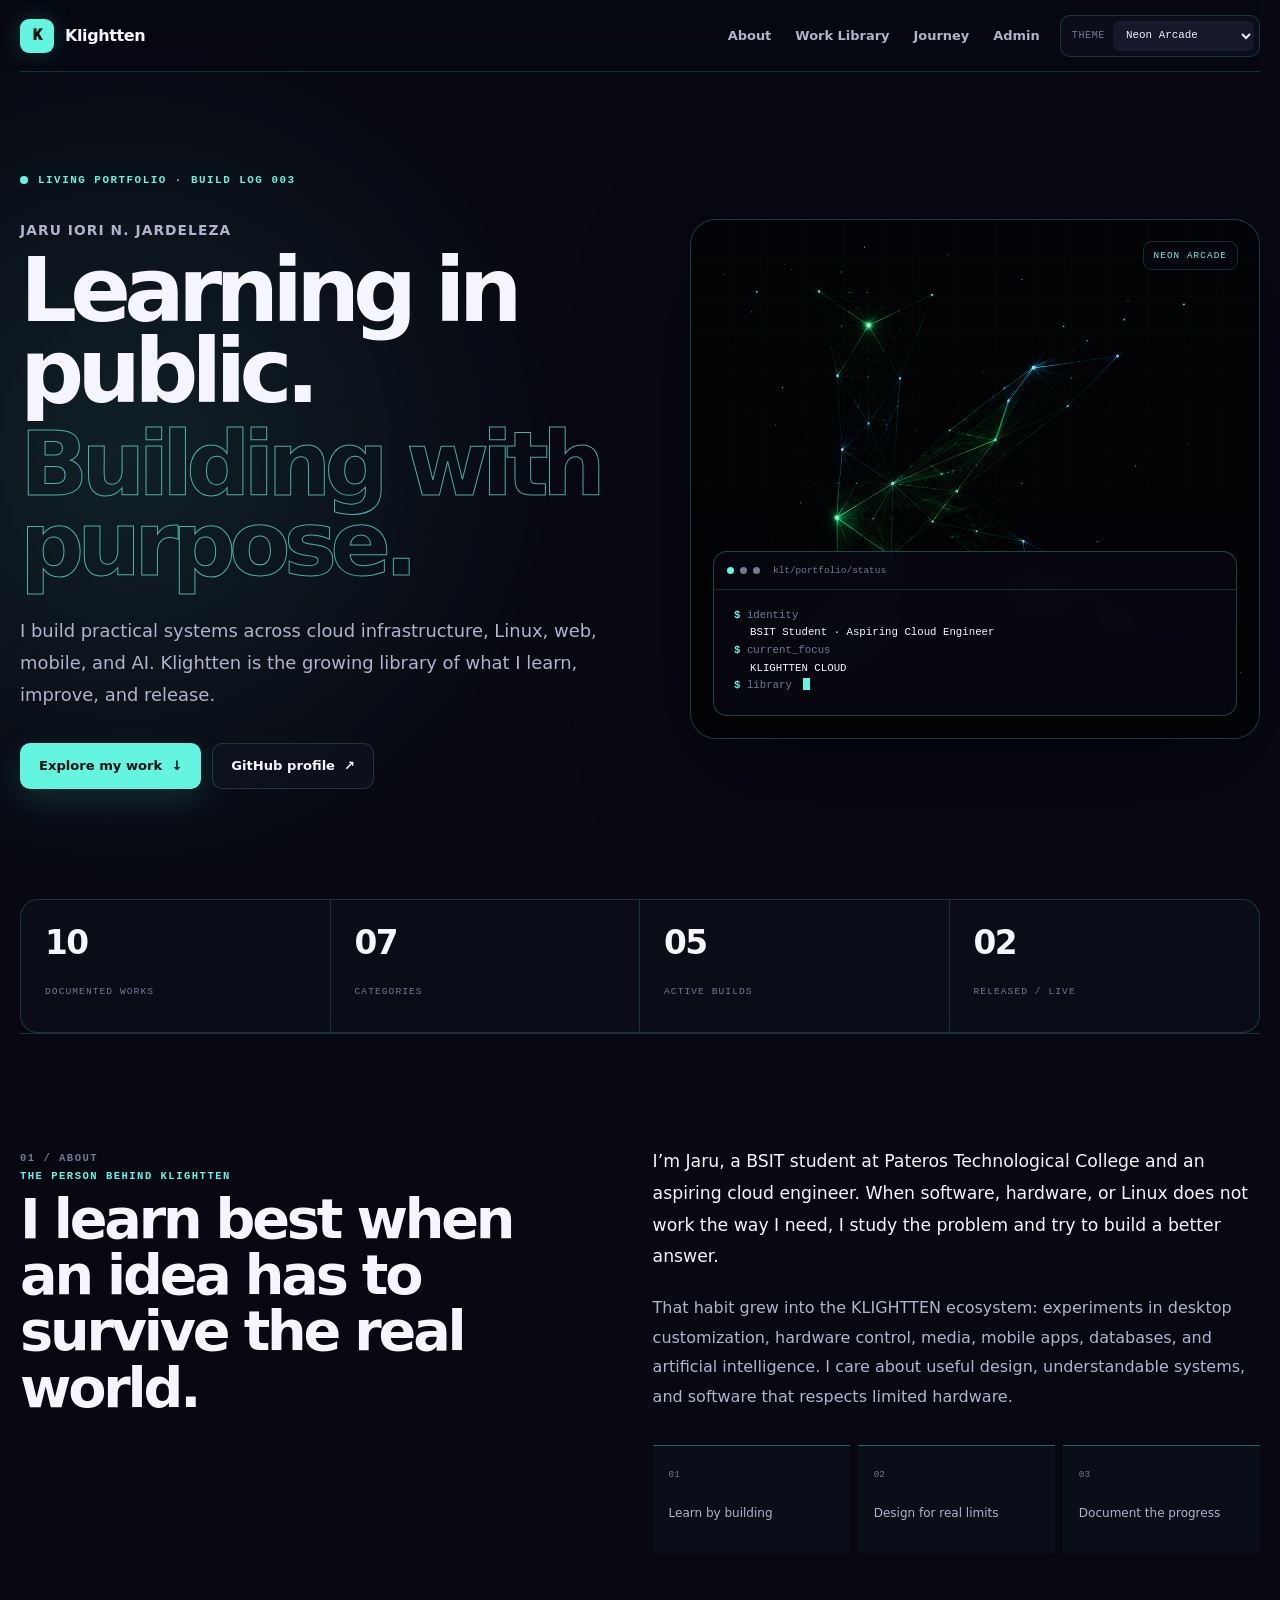
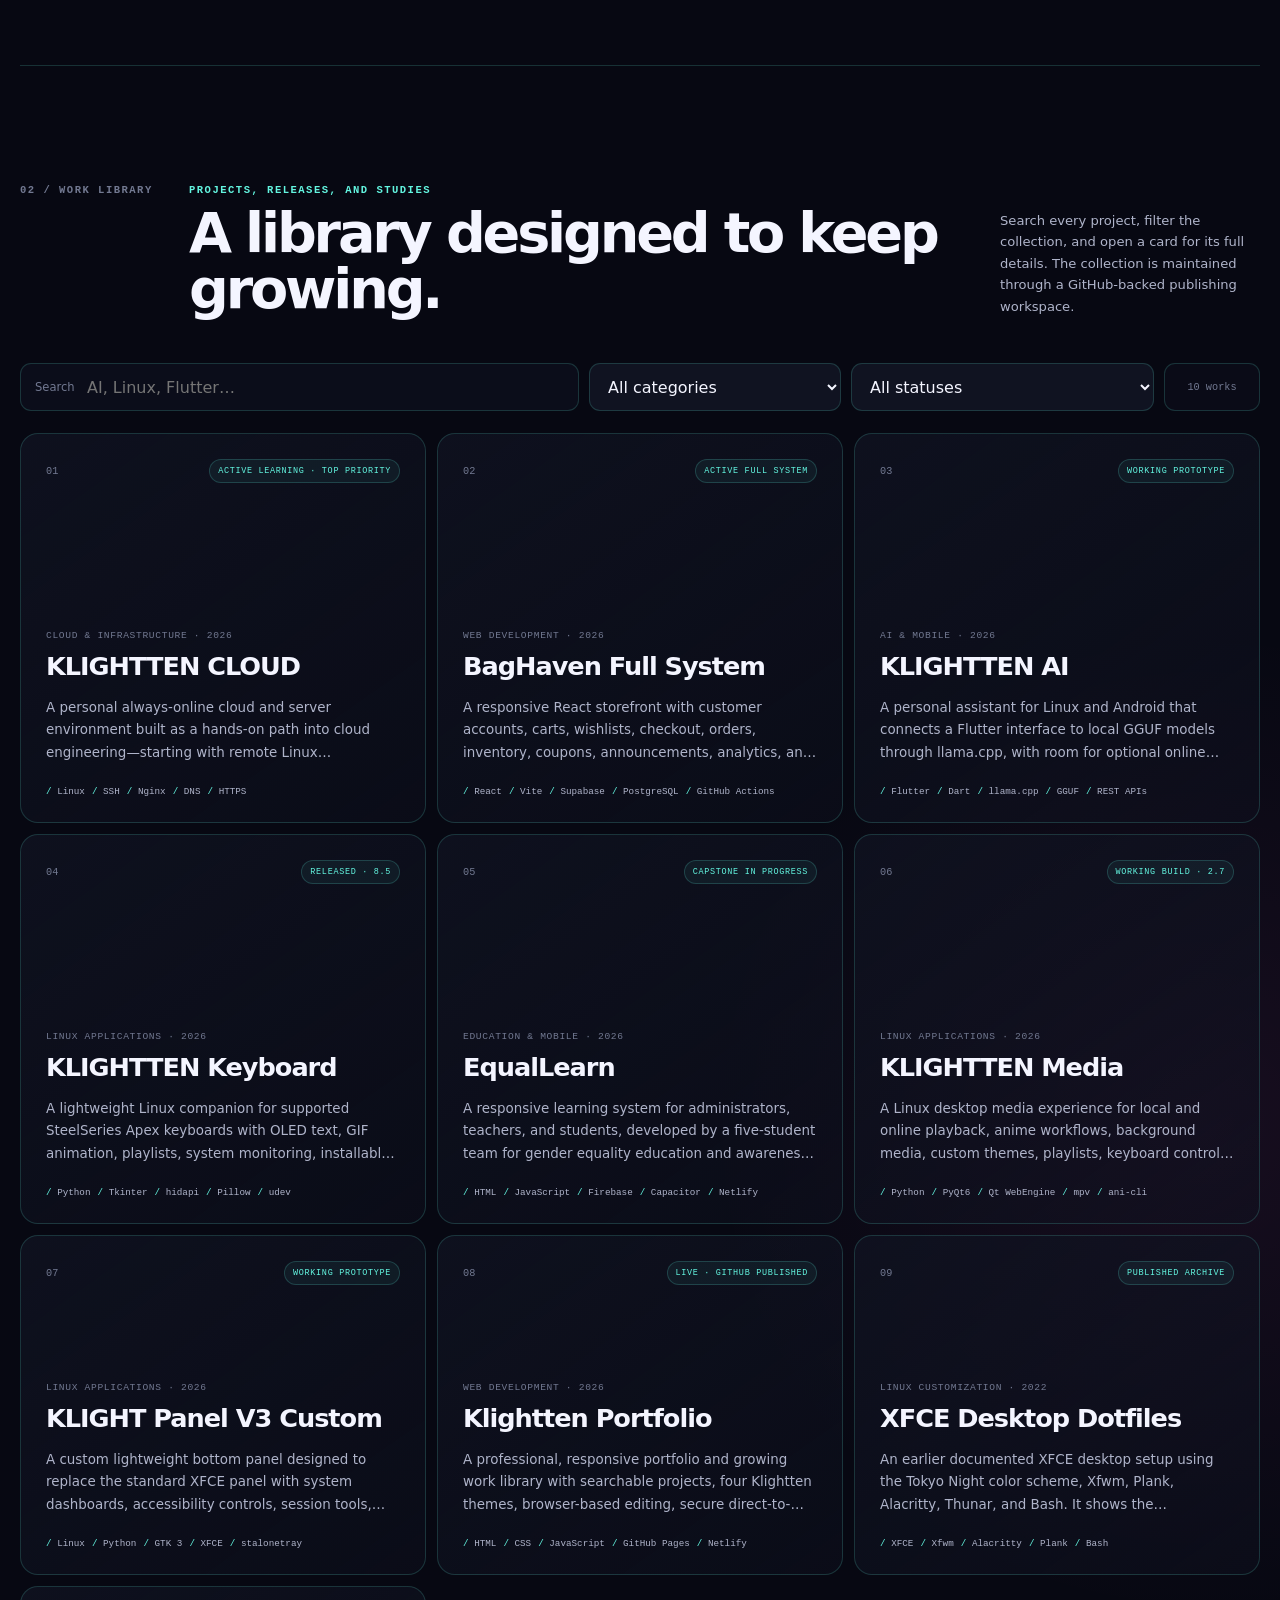
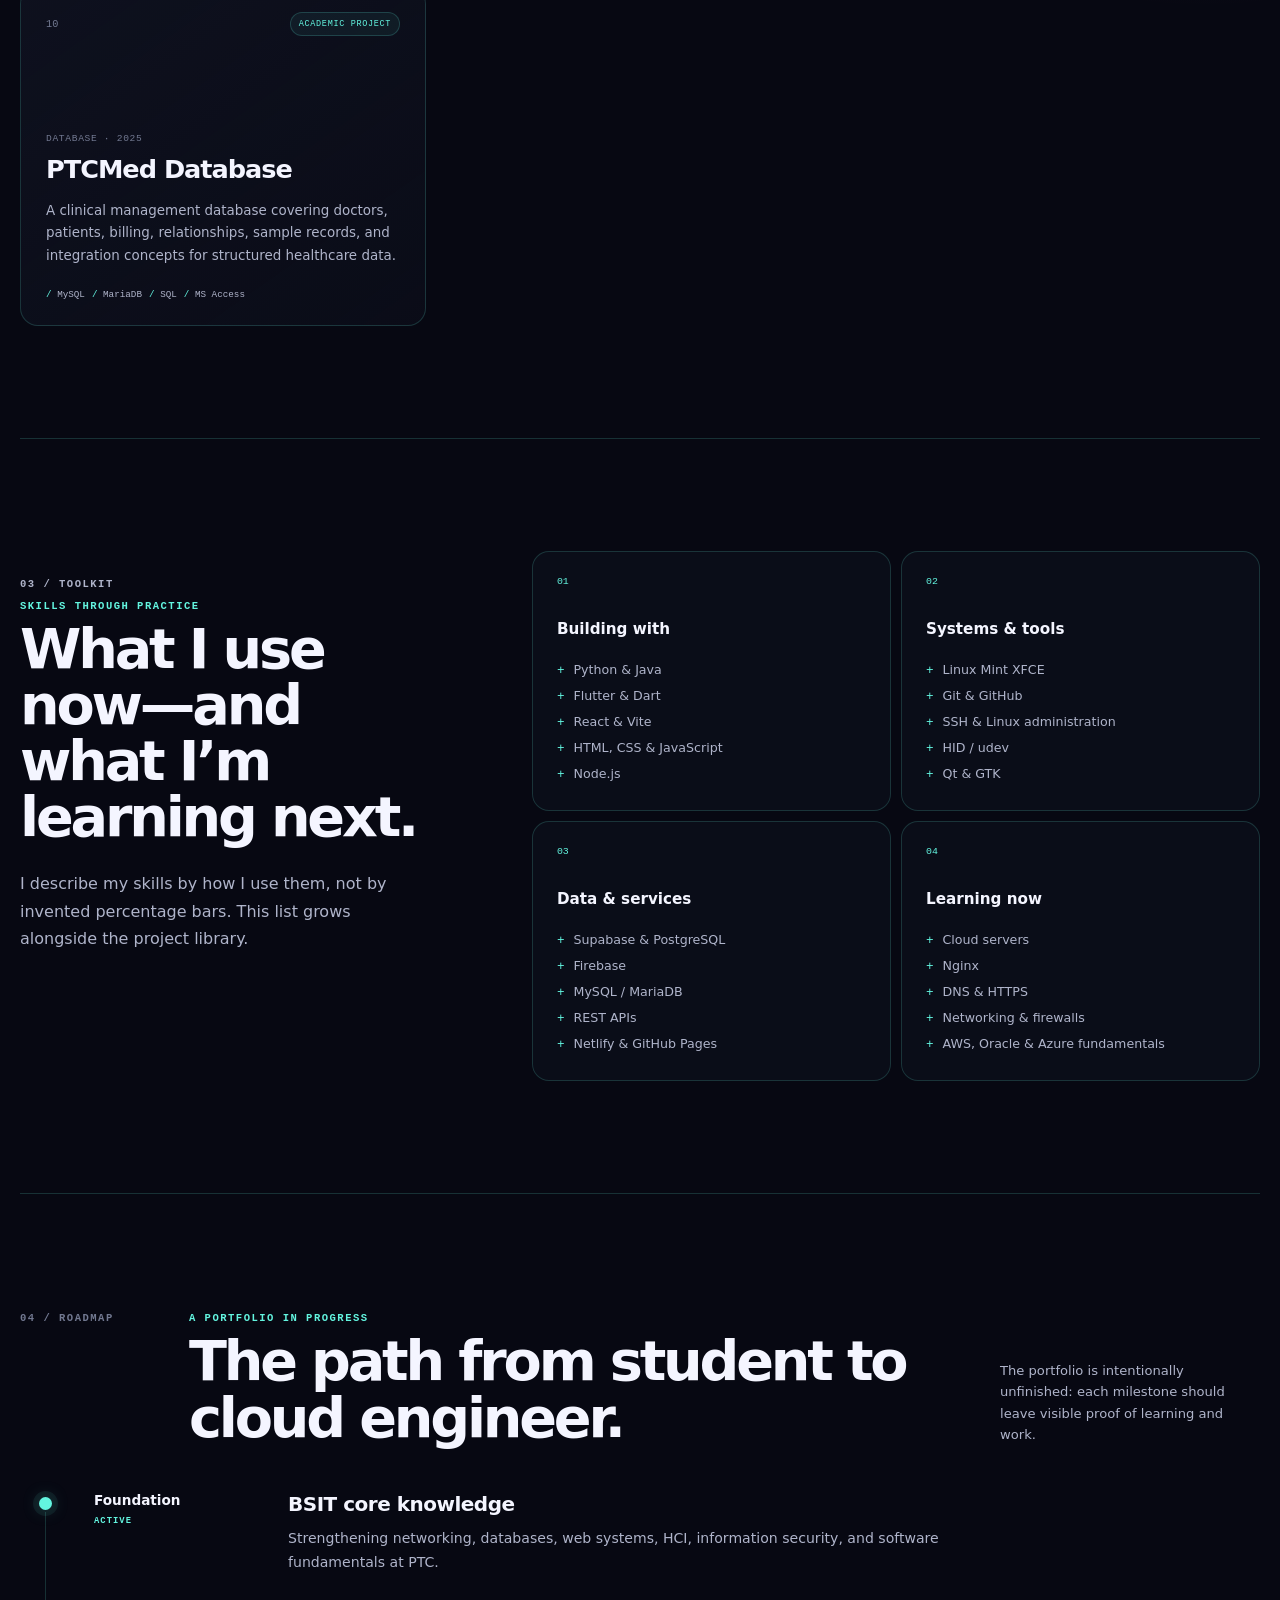
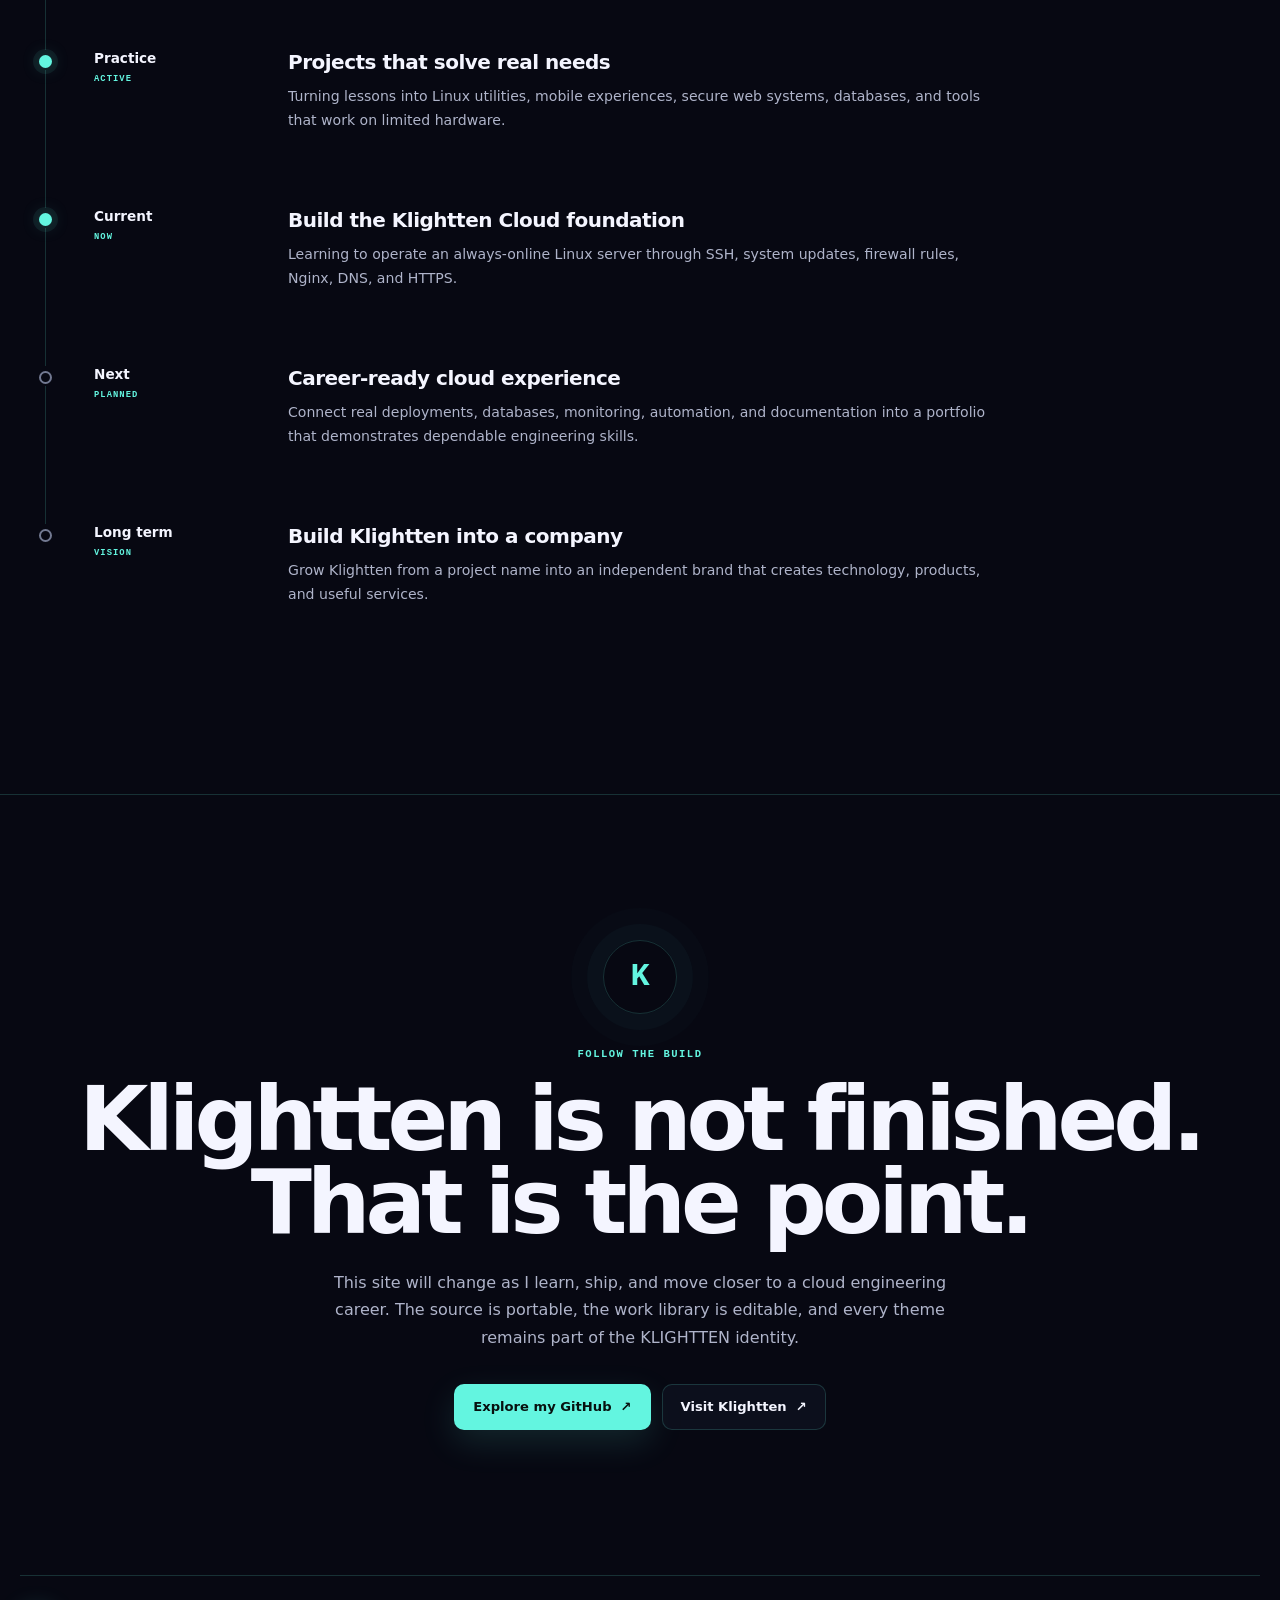
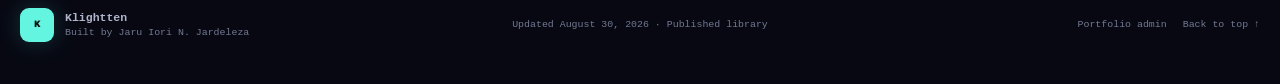
==== commit 06dcc105: "Add editable GitHub portfolio manager" ====
--- a/index.html
+++ b/index.html
@@ -4,7 +4,13 @@
     <meta charset="utf-8" />
     <meta name="viewport" content="width=device-width, initial-scale=1" />
     <meta name="theme-color" content="#070812" />
-    <meta name="description" content="The editable work library and living portfolio of Jaru Iori N. Jardeleza." />
+    <meta name="description" content="The professional work library and living portfolio of Jaru Iori N. Jardeleza—BSIT student and aspiring cloud engineer." />
+    <meta property="og:title" content="Klightten — Jaru Iori N. Jardeleza" />
+    <meta property="og:description" content="Cloud, Linux, web, mobile, and AI projects built through practical learning." />
+    <meta property="og:type" content="website" />
+    <meta property="og:url" content="https://jardeleza0921.netlify.app/" />
+    <meta name="twitter:card" content="summary" />
+    <link rel="canonical" href="https://jardeleza0921.netlify.app/" />
     <title>Klightten — Jaru Iori N. Jardeleza</title>
     <link rel="icon" href="assets/favicon.svg" />
     <link rel="stylesheet" href="assets/portfolio.css" />
@@ -17,7 +23,7 @@
         </a>
         <div class="header-actions">
           <nav class="nav-links" aria-label="Main navigation">
-            <a href="#about">About</a><a href="#work">Work Library</a><a href="#journey">Journey</a><a href="manage.html">Manage</a>
+            <a href="#about">About</a><a href="#work">Work Library</a><a href="#journey">Journey</a><a href="manage.html">Admin</a>
           </nav>
           <label class="theme-control">
             <span>Theme</span>
@@ -34,14 +40,13 @@
       <main>
         <section class="hero" id="top">
           <div>
-            <div class="eyebrow"><span class="live-dot"></span> Living portfolio · Build log 002</div>
+            <div class="eyebrow"><span class="live-dot"></span> Living portfolio · Build log 003</div>
             <p class="hero-kicker" data-profile-name>Jaru Iori N. Jardeleza</p>
             <h1>Learning in public.<span>Building with purpose.</span></h1>
             <p class="hero-intro" data-profile-intro>I turn curiosity into working software—from Linux tools and mobile apps to local AI systems. Klightten is where that progress becomes real.</p>
             <div class="hero-actions">
               <a class="button button-primary" href="#work">Explore my work <span aria-hidden="true">↓</span></a>
-              <a class="button button-secondary" href="manage.html">Manage library <span aria-hidden="true">→</span></a>
-              <a class="button button-secondary" href="README.md">Setup guide <span aria-hidden="true">↗</span></a>
+              <a class="button button-secondary" href="https://github.com/Jardeleza0921" target="_blank" rel="noreferrer">GitHub profile <span aria-hidden="true">↗</span></a>
             </div>
           </div>
           <div class="hero-visual" aria-label="Abstract Klightten network artwork and current development status">
@@ -88,7 +93,7 @@
           <div class="section-heading">
             <p class="section-index">02 / WORK LIBRARY</p>
             <div><span class="section-label">Projects, releases, and studies</span><h2>A library designed to keep growing.</h2></div>
-            <p class="section-note">Search every project, filter the collection, and open a card for its full details. New work can be added from the manager.</p>
+            <p class="section-note">Search every project, filter the collection, and open a card for its full details. The collection is maintained through a GitHub-backed publishing workspace.</p>
           </div>
           <div class="library-toolbar" aria-label="Filter project library">
             <div class="field-shell"><label for="work-search">Search</label><input id="work-search" data-work-search type="search" placeholder="AI, Linux, Flutter…" autocomplete="off" /></div>
@@ -133,7 +138,7 @@
       <footer class="site-footer">
         <div class="site-footer__brand"><span class="brand-mark">K</span><div><b>Klightten</b><p>Built by Jaru Iori N. Jardeleza</p></div></div>
         <p>Updated <span data-updated>August 2026</span> · <span data-draft-state>Published library</span></p>
-        <div class="site-footer__links"><a href="manage.html">Library manager</a><a href="#top">Back to top ↑</a></div>
+        <div class="site-footer__links"><a href="manage.html">Portfolio admin</a><a href="#top">Back to top ↑</a></div>
       </footer>
 
       <dialog data-work-dialog aria-labelledby="work-dialog-title">
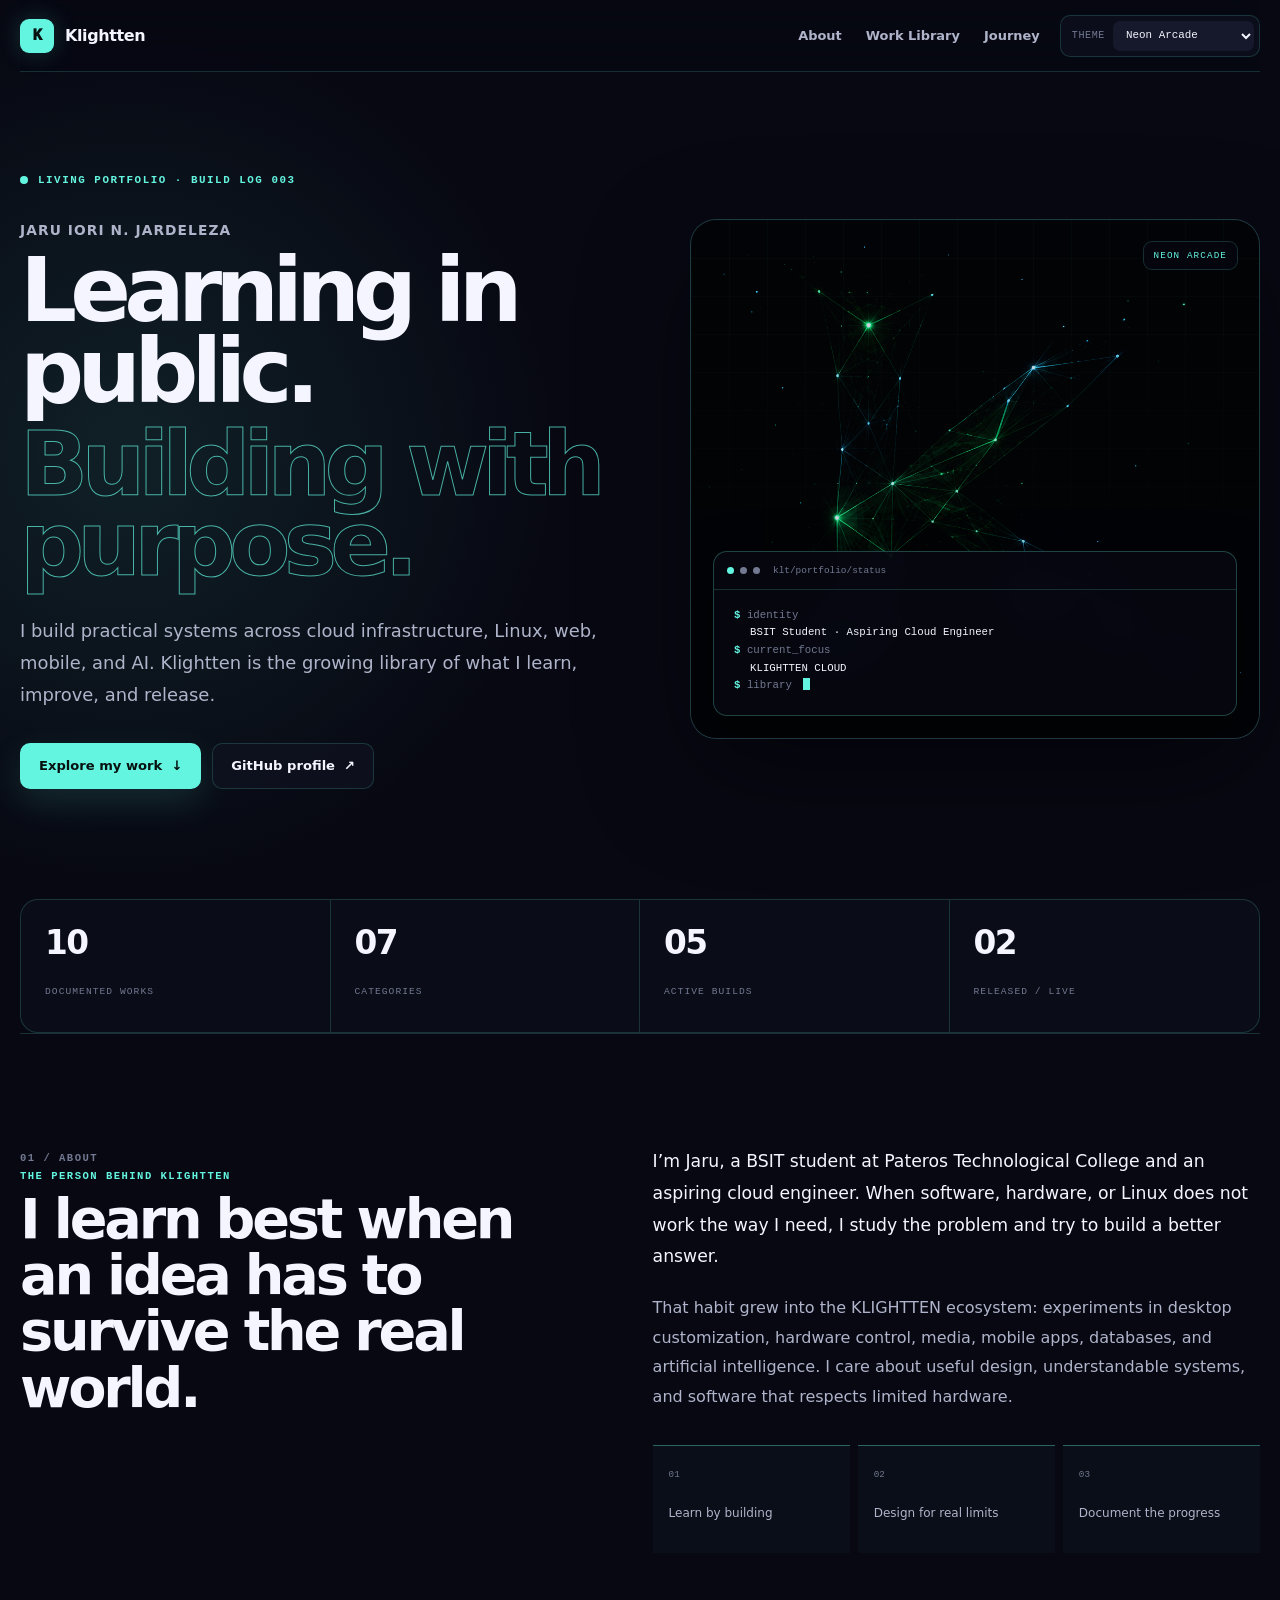
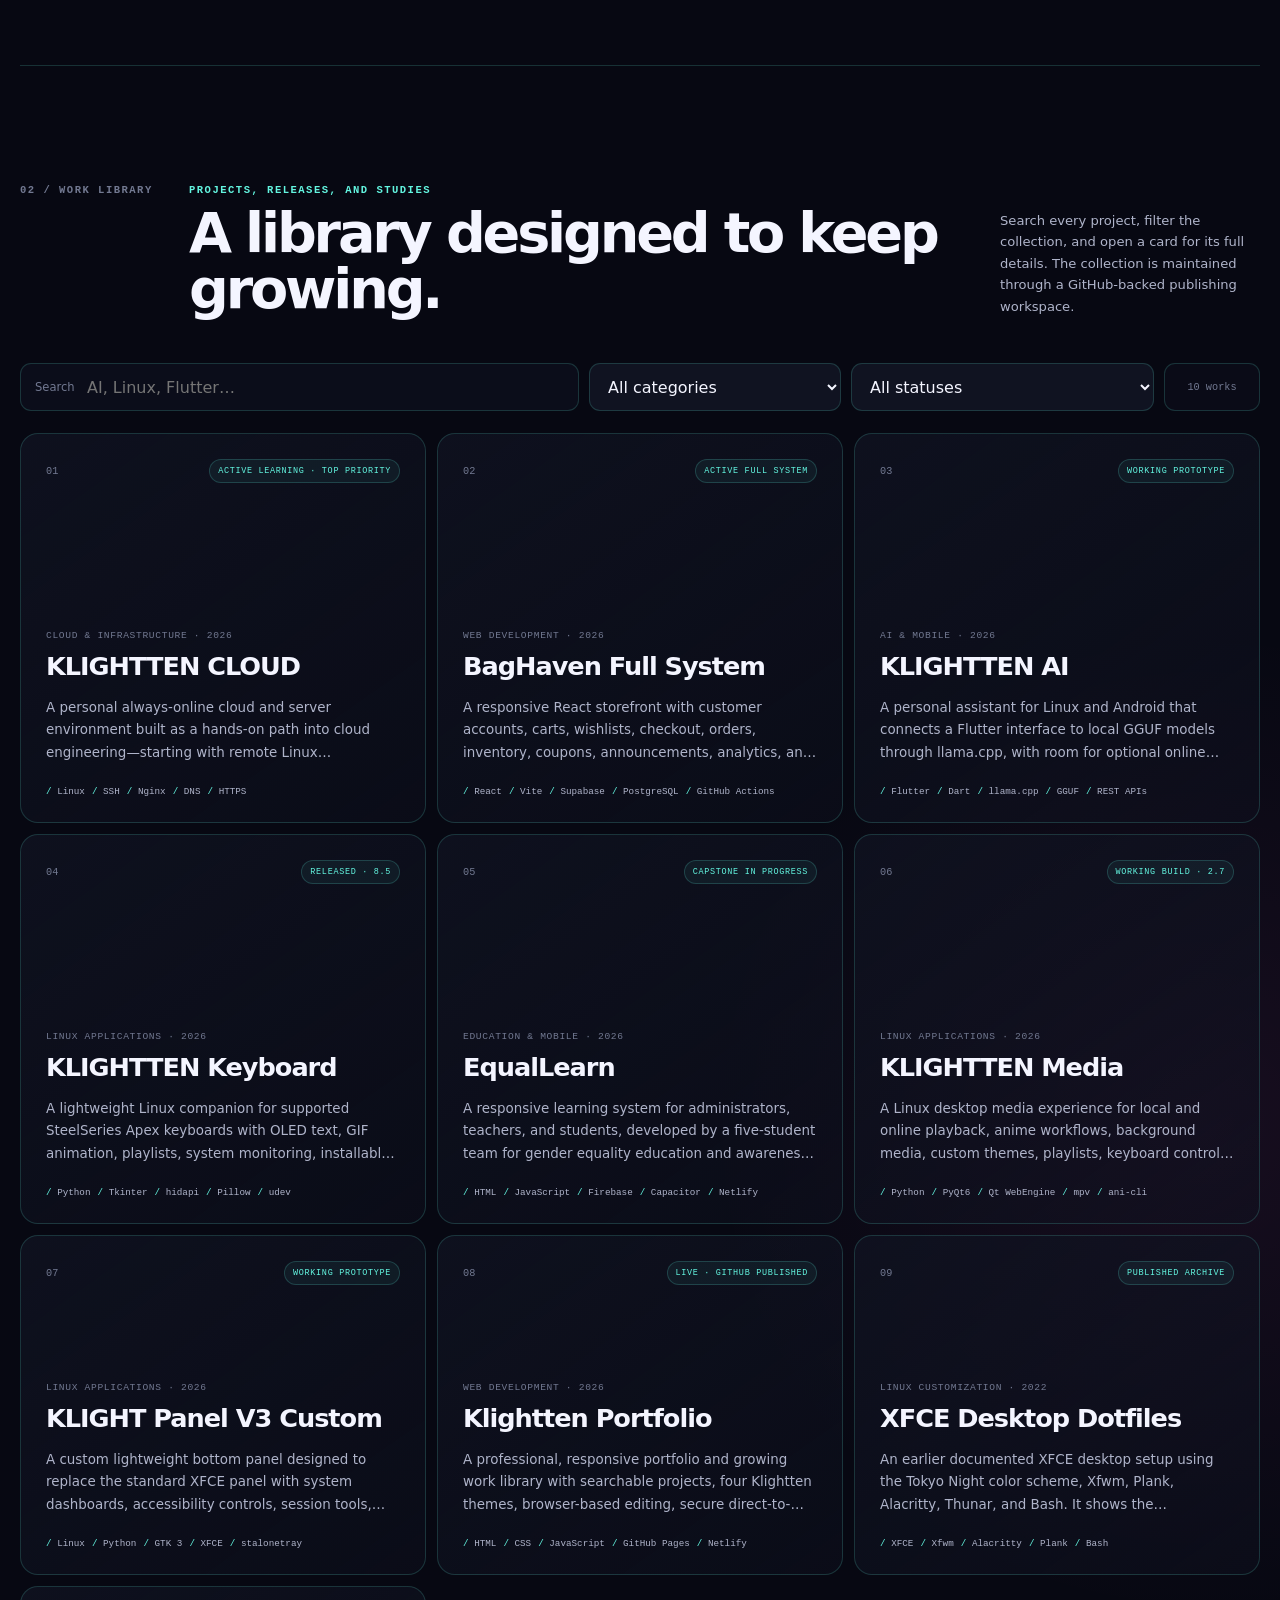
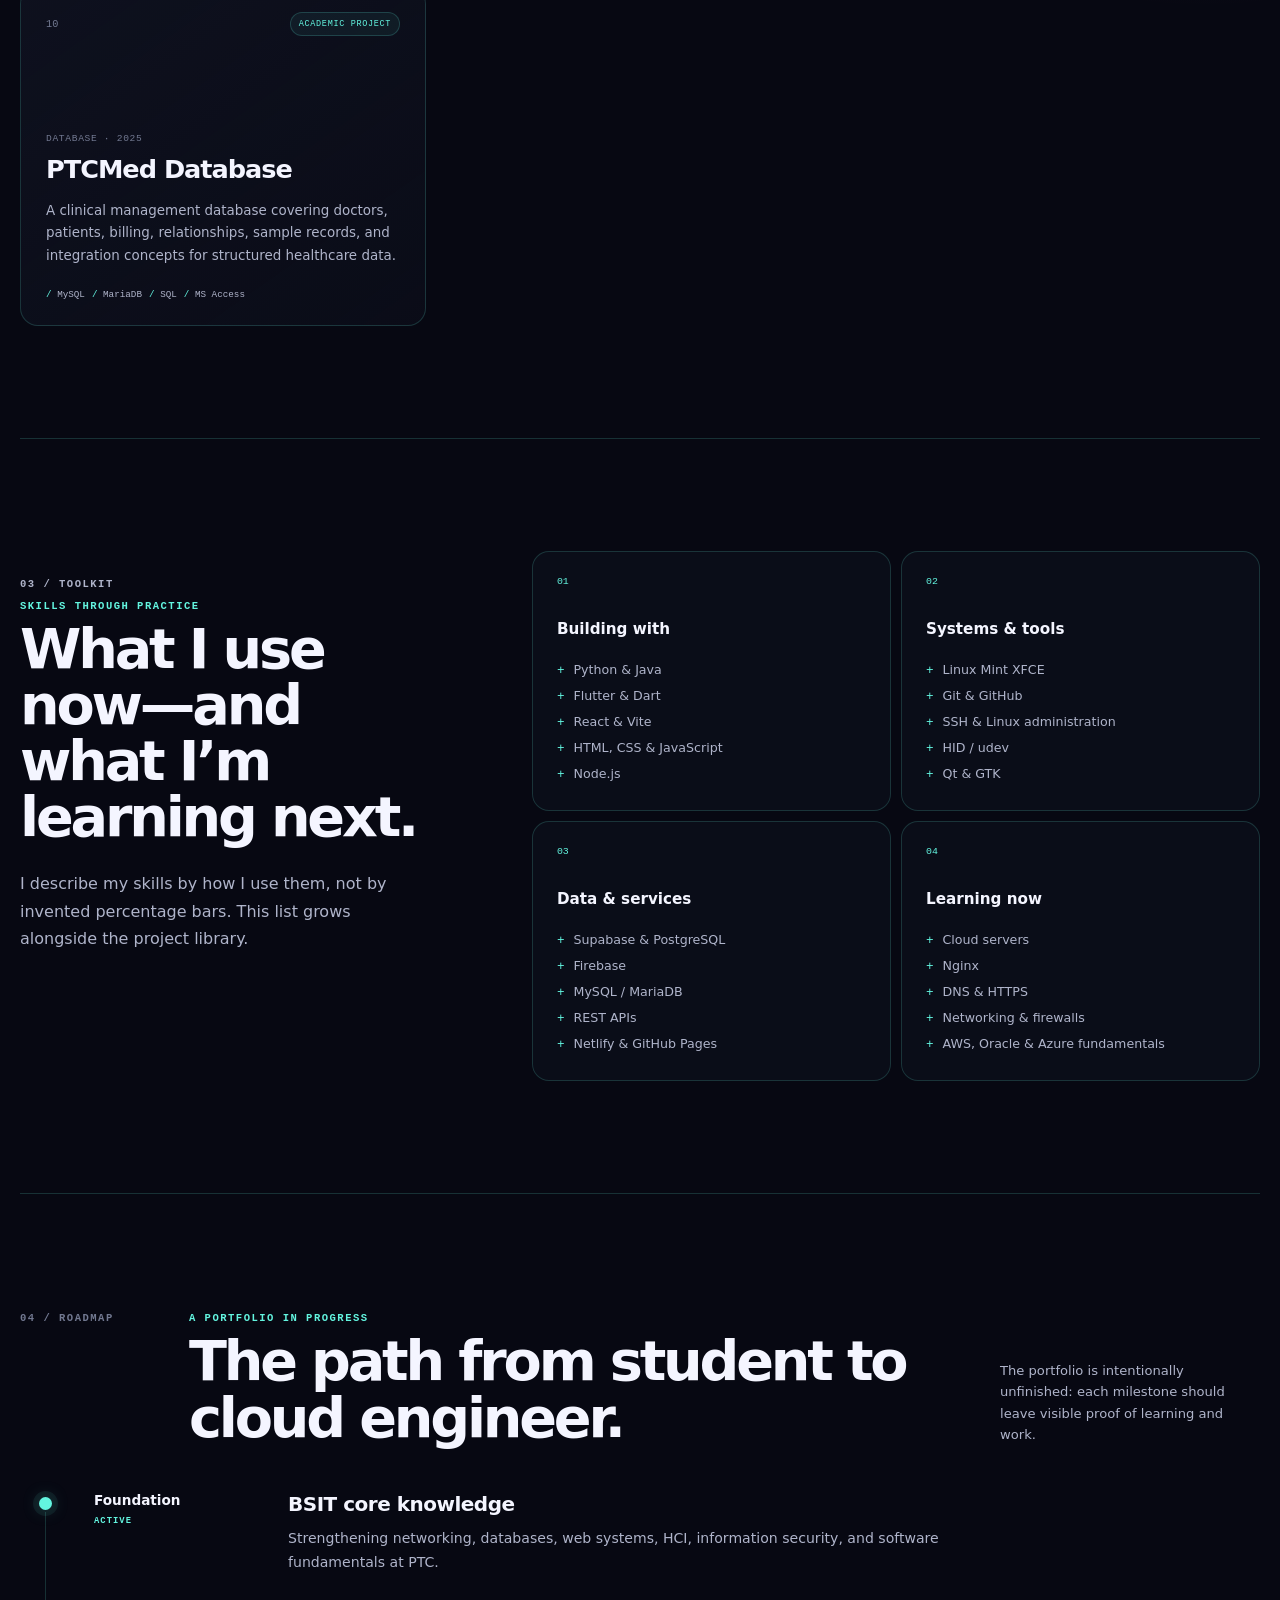
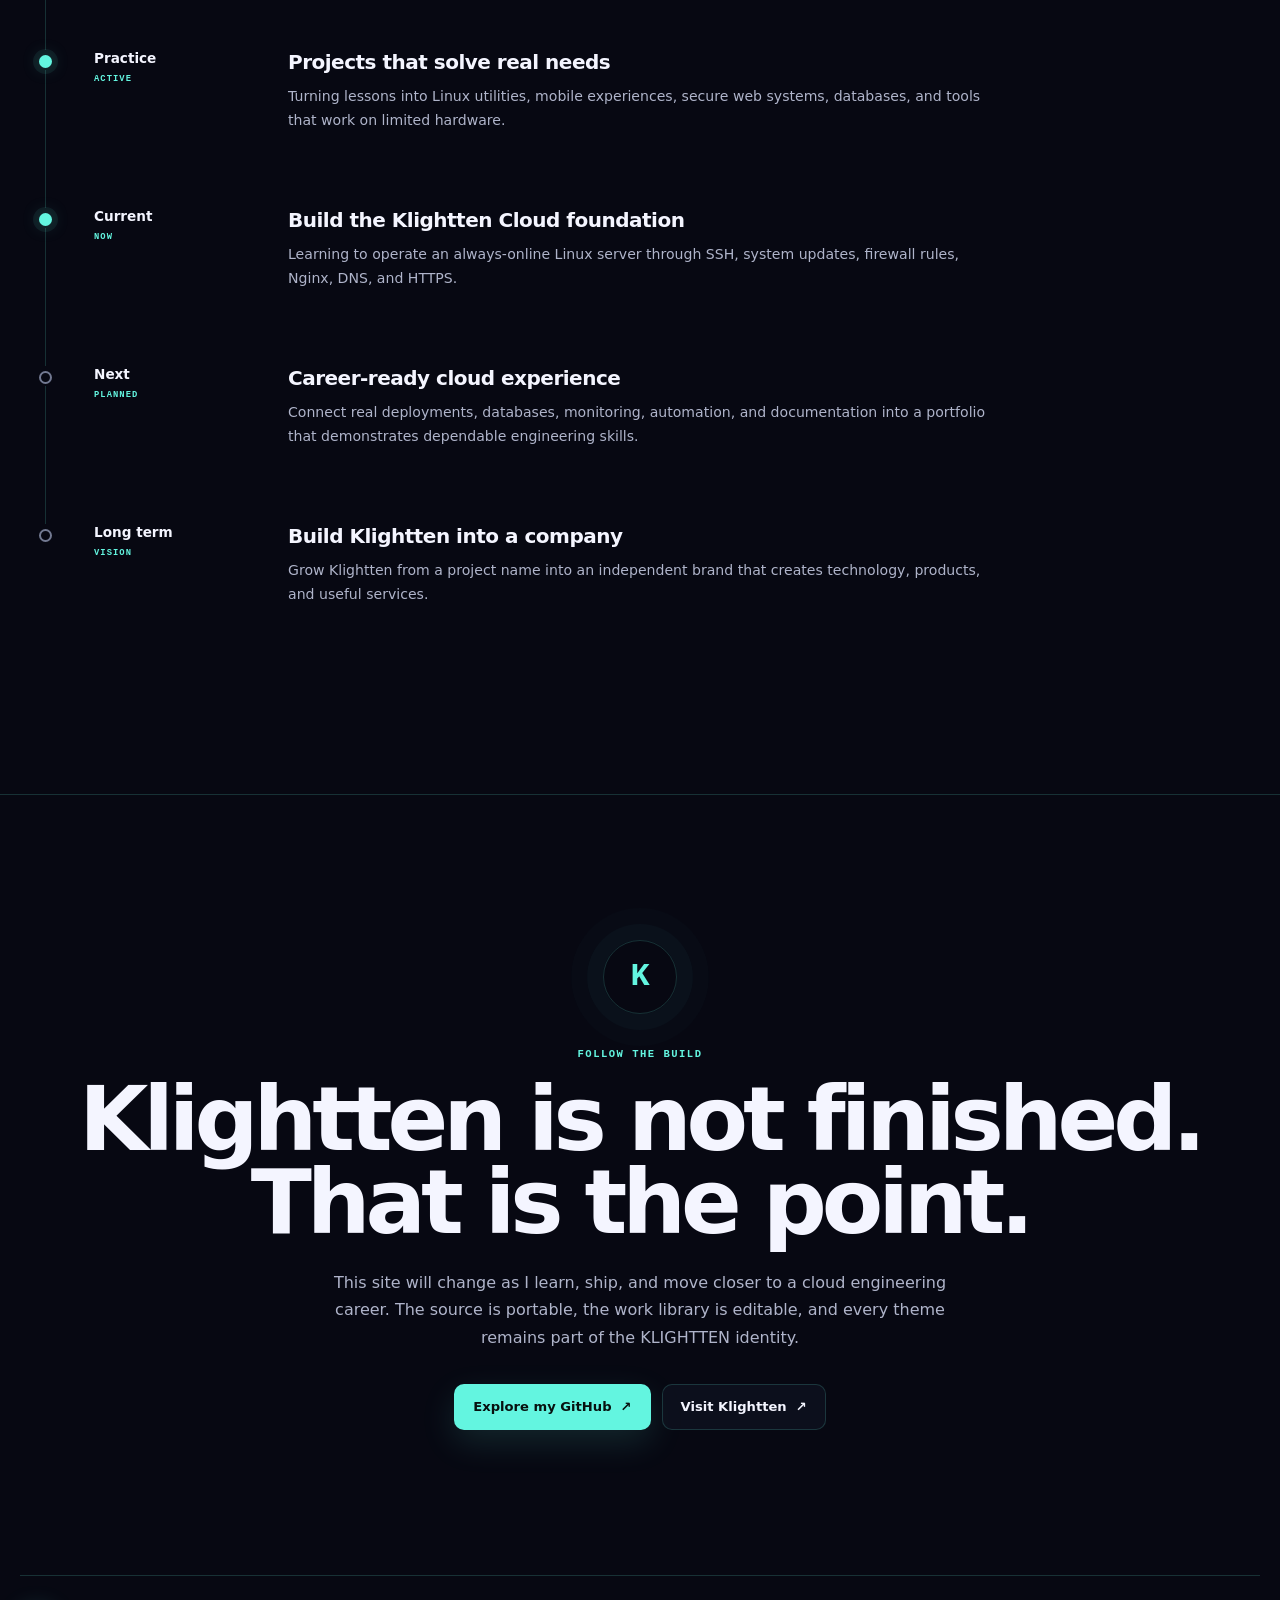
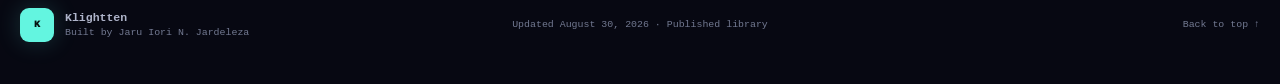
==== commit ad7c9b66: "Protect private portfolio admin" ====
--- a/index.html
+++ b/index.html
@@ -23,7 +23,7 @@
         </a>
         <div class="header-actions">
           <nav class="nav-links" aria-label="Main navigation">
-            <a href="#about">About</a><a href="#work">Work Library</a><a href="#journey">Journey</a><a href="manage.html">Admin</a>
+            <a href="#about">About</a><a href="#work">Work Library</a><a href="#journey">Journey</a>
           </nav>
           <label class="theme-control">
             <span>Theme</span>
@@ -138,7 +138,7 @@
       <footer class="site-footer">
         <div class="site-footer__brand"><span class="brand-mark">K</span><div><b>Klightten</b><p>Built by Jaru Iori N. Jardeleza</p></div></div>
         <p>Updated <span data-updated>August 2026</span> · <span data-draft-state>Published library</span></p>
-        <div class="site-footer__links"><a href="manage.html">Portfolio admin</a><a href="#top">Back to top ↑</a></div>
+        <div class="site-footer__links"><a href="#top">Back to top ↑</a></div>
       </footer>
 
       <dialog data-work-dialog aria-labelledby="work-dialog-title">
